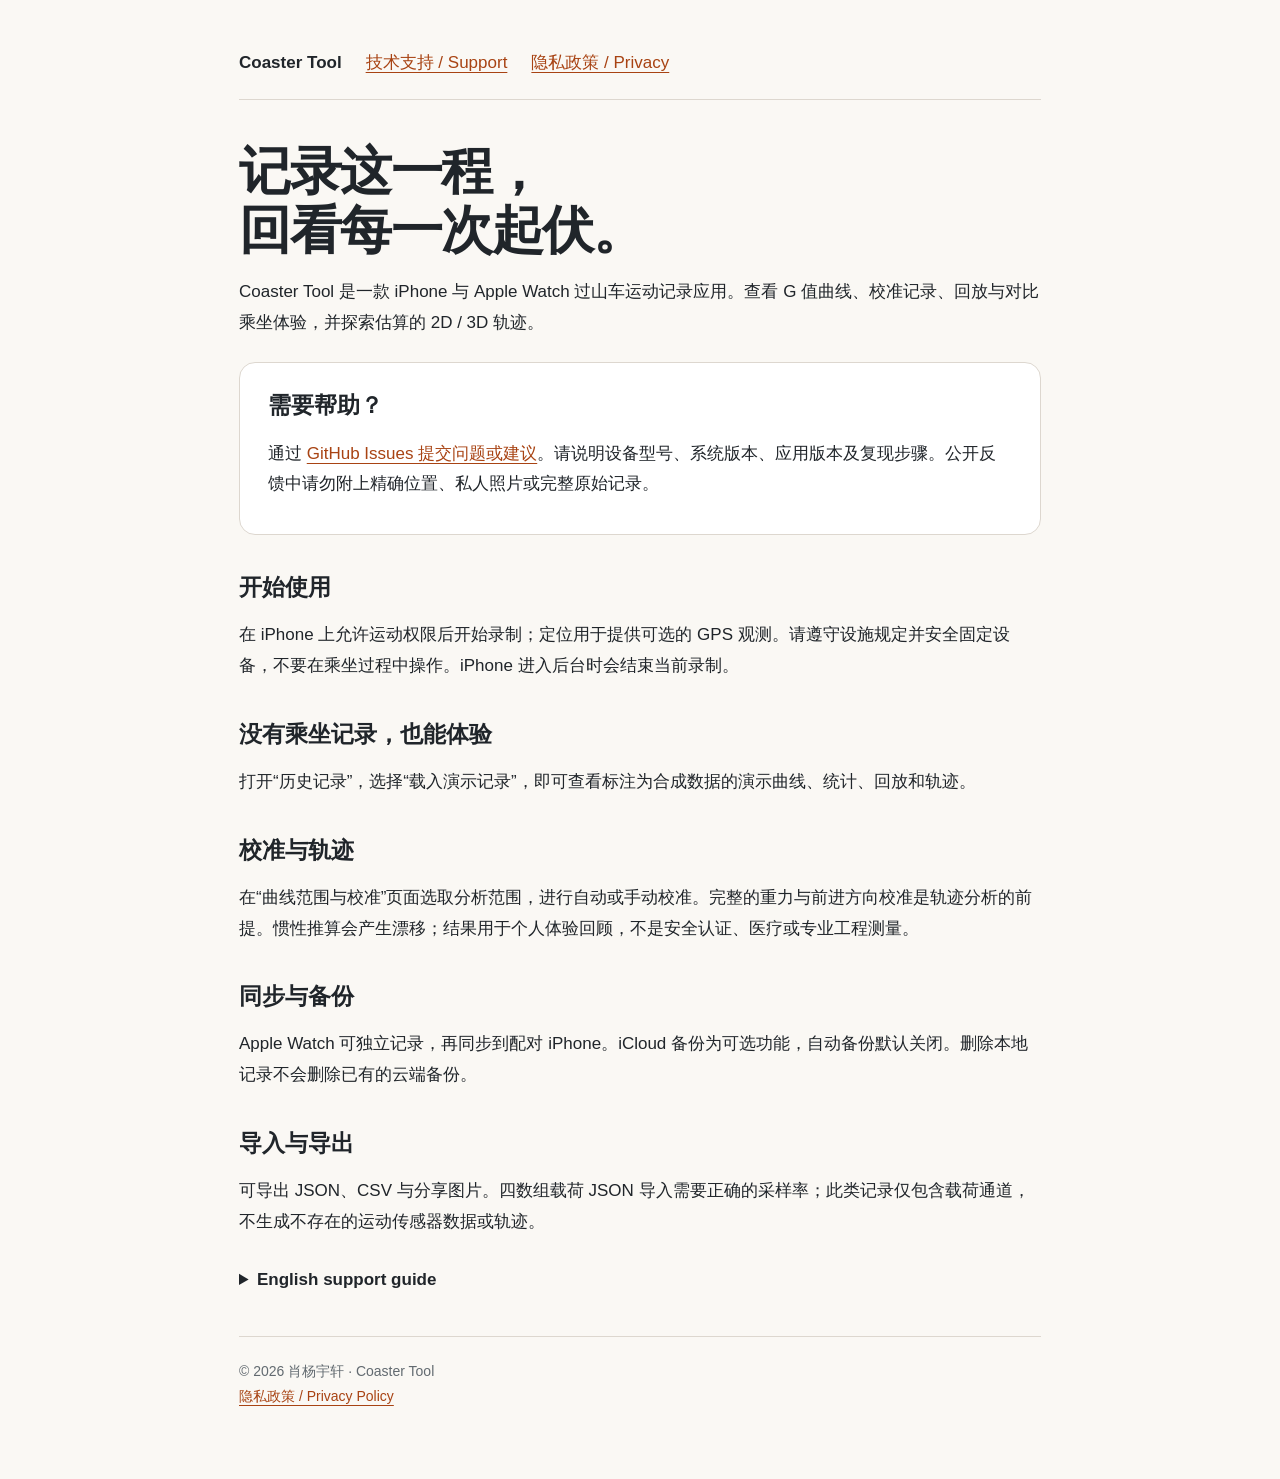
==== index.html @ 327433bb "Init Commit" ====
<!doctype html><html lang="zh-Hans"><head><meta charset="utf-8"><meta name="viewport" content="width=device-width,initial-scale=1"><title>Coaster Tool — 技术支持</title><meta name="description" content="Coaster Tool 过山车运动记录应用的使用帮助、技术支持和隐私政策。"><link rel="stylesheet" href="style.css"></head><body><main><nav><strong>Coaster Tool</strong><a href="index.html">技术支持 / Support</a><a href="privacy.html">隐私政策 / Privacy</a></nav><h1>记录这一程，<br>回看每一次起伏。</h1><p>Coaster Tool 是一款 iPhone 与 Apple Watch 过山车运动记录应用。查看 G 值曲线、校准记录、回放与对比乘坐体验，并探索估算的 2D / 3D 轨迹。</p><section><h2>需要帮助？</h2><p>通过 <a href="https://github.com/YangYuXuanXiao/CoasterTool/issues">GitHub Issues 提交问题或建议</a>。请说明设备型号、系统版本、应用版本及复现步骤。公开反馈中请勿附上精确位置、私人照片或完整原始记录。</p></section><h2>开始使用</h2><p>在 iPhone 上允许运动权限后开始录制；定位用于提供可选的 GPS 观测。请遵守设施规定并安全固定设备，不要在乘坐过程中操作。iPhone 进入后台时会结束当前录制。</p><h2>没有乘坐记录，也能体验</h2><p>打开“历史记录”，选择“载入演示记录”，即可查看标注为合成数据的演示曲线、统计、回放和轨迹。</p><h2>校准与轨迹</h2><p>在“曲线范围与校准”页面选取分析范围，进行自动或手动校准。完整的重力与前进方向校准是轨迹分析的前提。惯性推算会产生漂移；结果用于个人体验回顾，不是安全认证、医疗或专业工程测量。</p><h2>同步与备份</h2><p>Apple Watch 可独立记录，再同步到配对 iPhone。iCloud 备份为可选功能，自动备份默认关闭。删除本地记录不会删除已有的云端备份。</p><h2>导入与导出</h2><p>可导出 JSON、CSV 与分享图片。四数组载荷 JSON 导入需要正确的采样率；此类记录仅包含载荷通道，不生成不存在的运动传感器数据或轨迹。</p><details lang="en"><summary>English support guide</summary><p>Coaster Tool records roller coaster motion on iPhone and Apple Watch. Review G-force charts, calibrate rides, replay and compare recordings, and explore estimated 2D/3D trajectories.</p><p>For help, <a href="https://github.com/YangYuXuanXiao/CoasterTool/issues">open a GitHub issue</a> with your device, OS, app version and reproduction steps. Do not post private photos, precise locations or full recordings in public issues.</p><p>Open History → Load Demo Ride to explore clearly labeled synthetic data. Motion permission is needed for recording; GPS is optional. iPhone recording ends when the app enters the background. Follow ride rules and do not operate your device during a ride.</p><p>Complete gravity and forward-direction calibration before trajectory analysis. Inertial estimates drift and are not safety, medical or engineering measurements. Optional iCloud backup is disabled by default; local deletion does not delete cloud backups.</p></details><footer>© 2026 肖杨宇轩 · Coaster Tool<br><a href="privacy.html">隐私政策 / Privacy Policy</a></footer></main></body></html>
---- style.css ----
:root{color-scheme:light dark;--bg:#faf8f4;--fg:#20252a;--muted:#626a70;--card:#fff;--accent:#a84313;--line:#ddd7cf}*{box-sizing:border-box}body{margin:0;background:var(--bg);color:var(--fg);font:17px/1.8 -apple-system,BlinkMacSystemFont,"Segoe UI",sans-serif}main{max-width:850px;margin:auto;padding:48px 24px 70px}nav{display:flex;gap:24px;flex-wrap:wrap;border-bottom:1px solid var(--line);padding-bottom:20px}a{color:var(--accent);text-underline-offset:4px}h1{font-size:clamp(34px,6vw,52px);line-height:1.15;letter-spacing:-1.5px;margin:42px 0 16px}h2{font-size:23px;margin:32px 0 10px}p{margin:12px 0}.eyebrow,footer{color:var(--muted);font-size:14px}section{background:var(--card);padding:22px 28px;border:1px solid var(--line);border-radius:16px;margin:24px 0}section h2:first-child{margin-top:0}footer{border-top:1px solid var(--line);padding-top:22px;margin-top:40px}summary{cursor:pointer;font-weight:600}details{margin:28px 0}li{margin:10px 0}@media(prefers-color-scheme:dark){:root{--bg:#17191b;--fg:#eeeae5;--muted:#b6b4ae;--card:#222629;--accent:#ffb184;--line:#454645}}@media(max-width:500px){main{padding:28px 18px}section{padding:18px}}
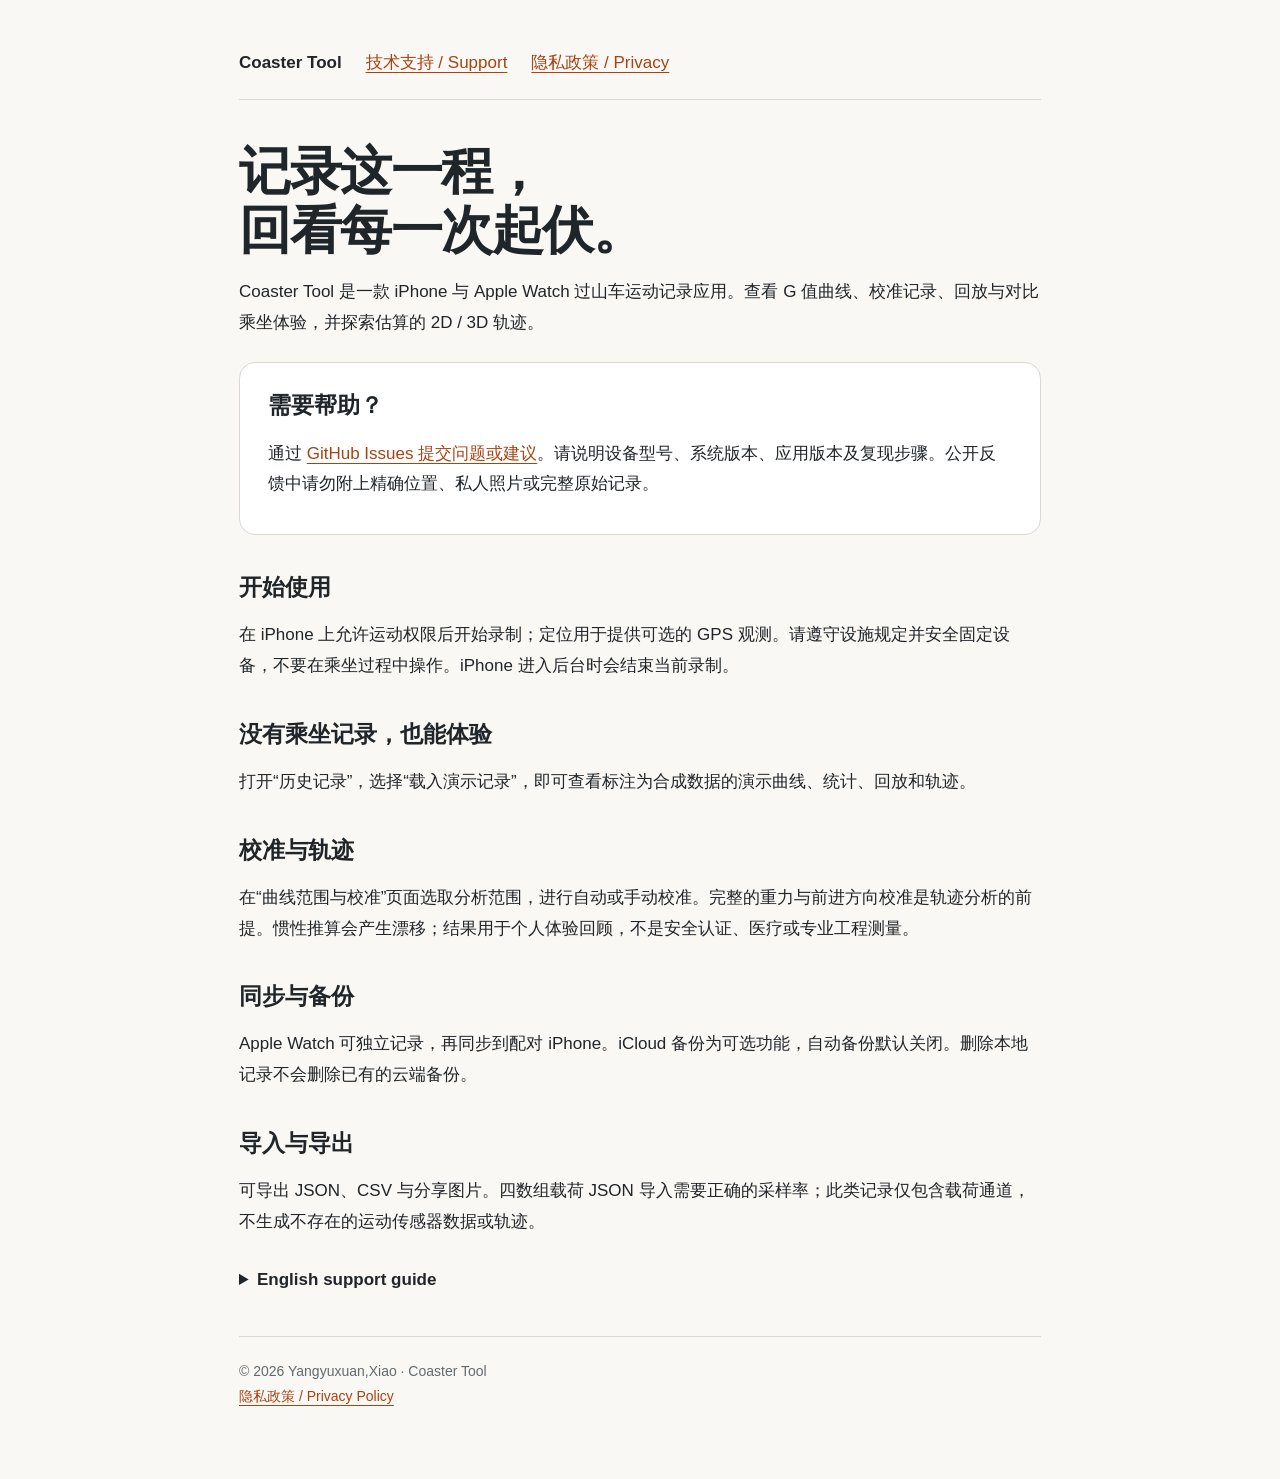
==== commit 0690f988: "chore: format" ====
--- a/index.html
+++ b/index.html
@@ -1 +1,51 @@
-<!doctype html><html lang="zh-Hans"><head><meta charset="utf-8"><meta name="viewport" content="width=device-width,initial-scale=1"><title>Coaster Tool — 技术支持</title><meta name="description" content="Coaster Tool 过山车运动记录应用的使用帮助、技术支持和隐私政策。"><link rel="stylesheet" href="style.css"></head><body><main><nav><strong>Coaster Tool</strong><a href="index.html">技术支持 / Support</a><a href="privacy.html">隐私政策 / Privacy</a></nav><h1>记录这一程，<br>回看每一次起伏。</h1><p>Coaster Tool 是一款 iPhone 与 Apple Watch 过山车运动记录应用。查看 G 值曲线、校准记录、回放与对比乘坐体验，并探索估算的 2D / 3D 轨迹。</p><section><h2>需要帮助？</h2><p>通过 <a href="https://github.com/YangYuXuanXiao/CoasterTool/issues">GitHub Issues 提交问题或建议</a>。请说明设备型号、系统版本、应用版本及复现步骤。公开反馈中请勿附上精确位置、私人照片或完整原始记录。</p></section><h2>开始使用</h2><p>在 iPhone 上允许运动权限后开始录制；定位用于提供可选的 GPS 观测。请遵守设施规定并安全固定设备，不要在乘坐过程中操作。iPhone 进入后台时会结束当前录制。</p><h2>没有乘坐记录，也能体验</h2><p>打开“历史记录”，选择“载入演示记录”，即可查看标注为合成数据的演示曲线、统计、回放和轨迹。</p><h2>校准与轨迹</h2><p>在“曲线范围与校准”页面选取分析范围，进行自动或手动校准。完整的重力与前进方向校准是轨迹分析的前提。惯性推算会产生漂移；结果用于个人体验回顾，不是安全认证、医疗或专业工程测量。</p><h2>同步与备份</h2><p>Apple Watch 可独立记录，再同步到配对 iPhone。iCloud 备份为可选功能，自动备份默认关闭。删除本地记录不会删除已有的云端备份。</p><h2>导入与导出</h2><p>可导出 JSON、CSV 与分享图片。四数组载荷 JSON 导入需要正确的采样率；此类记录仅包含载荷通道，不生成不存在的运动传感器数据或轨迹。</p><details lang="en"><summary>English support guide</summary><p>Coaster Tool records roller coaster motion on iPhone and Apple Watch. Review G-force charts, calibrate rides, replay and compare recordings, and explore estimated 2D/3D trajectories.</p><p>For help, <a href="https://github.com/YangYuXuanXiao/CoasterTool/issues">open a GitHub issue</a> with your device, OS, app version and reproduction steps. Do not post private photos, precise locations or full recordings in public issues.</p><p>Open History → Load Demo Ride to explore clearly labeled synthetic data. Motion permission is needed for recording; GPS is optional. iPhone recording ends when the app enters the background. Follow ride rules and do not operate your device during a ride.</p><p>Complete gravity and forward-direction calibration before trajectory analysis. Inertial estimates drift and are not safety, medical or engineering measurements. Optional iCloud backup is disabled by default; local deletion does not delete cloud backups.</p></details><footer>© 2026 肖杨宇轩 · Coaster Tool<br><a href="privacy.html">隐私政策 / Privacy Policy</a></footer></main></body></html>
+<!doctype html>
+<html lang="zh-Hans">
+
+<head>
+    <meta charset="utf-8">
+    <meta name="viewport" content="width=device-width,initial-scale=1">
+    <title>Coaster Tool — 技术支持</title>
+    <meta name="description" content="Coaster Tool 过山车运动记录应用的使用帮助、技术支持和隐私政策。">
+    <link rel="stylesheet" href="style.css">
+</head>
+
+<body>
+    <main>
+        <nav><strong>Coaster Tool</strong><a href="index.html">技术支持 / Support</a><a href="privacy.html">隐私政策 /
+                Privacy</a></nav>
+        <h1>记录这一程，<br>回看每一次起伏。</h1>
+        <p>Coaster Tool 是一款 iPhone 与 Apple Watch 过山车运动记录应用。查看 G 值曲线、校准记录、回放与对比乘坐体验，并探索估算的 2D / 3D 轨迹。</p>
+        <section>
+            <h2>需要帮助？</h2>
+            <p>通过 <a href="https://github.com/YangYuXuanXiao/CoasterTool/issues">GitHub Issues
+                    提交问题或建议</a>。请说明设备型号、系统版本、应用版本及复现步骤。公开反馈中请勿附上精确位置、私人照片或完整原始记录。</p>
+        </section>
+        <h2>开始使用</h2>
+        <p>在 iPhone 上允许运动权限后开始录制；定位用于提供可选的 GPS 观测。请遵守设施规定并安全固定设备，不要在乘坐过程中操作。iPhone 进入后台时会结束当前录制。</p>
+        <h2>没有乘坐记录，也能体验</h2>
+        <p>打开“历史记录”，选择“载入演示记录”，即可查看标注为合成数据的演示曲线、统计、回放和轨迹。</p>
+        <h2>校准与轨迹</h2>
+        <p>在“曲线范围与校准”页面选取分析范围，进行自动或手动校准。完整的重力与前进方向校准是轨迹分析的前提。惯性推算会产生漂移；结果用于个人体验回顾，不是安全认证、医疗或专业工程测量。</p>
+        <h2>同步与备份</h2>
+        <p>Apple Watch 可独立记录，再同步到配对 iPhone。iCloud 备份为可选功能，自动备份默认关闭。删除本地记录不会删除已有的云端备份。</p>
+        <h2>导入与导出</h2>
+        <p>可导出 JSON、CSV 与分享图片。四数组载荷 JSON 导入需要正确的采样率；此类记录仅包含载荷通道，不生成不存在的运动传感器数据或轨迹。</p>
+        <details lang="en">
+            <summary>English support guide</summary>
+            <p>Coaster Tool records roller coaster motion on iPhone and Apple Watch. Review G-force charts, calibrate
+                rides, replay and compare recordings, and explore estimated 2D/3D trajectories.</p>
+            <p>For help, <a href="https://github.com/YangYuXuanXiao/CoasterTool/issues">open a GitHub issue</a> with
+                your device, OS, app version and reproduction steps. Do not post private photos, precise locations or
+                full recordings in public issues.</p>
+            <p>Open History → Load Demo Ride to explore clearly labeled synthetic data. Motion permission is needed for
+                recording; GPS is optional. iPhone recording ends when the app enters the background. Follow ride rules
+                and do not operate your device during a ride.</p>
+            <p>Complete gravity and forward-direction calibration before trajectory analysis. Inertial estimates drift
+                and are not safety, medical or engineering measurements. Optional iCloud backup is disabled by default;
+                local deletion does not delete cloud backups.</p>
+        </details>
+        <footer>© 2026 Yangyuxuan,Xiao · Coaster Tool<br><a href="privacy.html">隐私政策 / Privacy Policy</a></footer>
+    </main>
+</body>
+
+</html>
--- a/style.css
+++ b/style.css
@@ -1 +1,113 @@
-:root{color-scheme:light dark;--bg:#faf8f4;--fg:#20252a;--muted:#626a70;--card:#fff;--accent:#a84313;--line:#ddd7cf}*{box-sizing:border-box}body{margin:0;background:var(--bg);color:var(--fg);font:17px/1.8 -apple-system,BlinkMacSystemFont,"Segoe UI",sans-serif}main{max-width:850px;margin:auto;padding:48px 24px 70px}nav{display:flex;gap:24px;flex-wrap:wrap;border-bottom:1px solid var(--line);padding-bottom:20px}a{color:var(--accent);text-underline-offset:4px}h1{font-size:clamp(34px,6vw,52px);line-height:1.15;letter-spacing:-1.5px;margin:42px 0 16px}h2{font-size:23px;margin:32px 0 10px}p{margin:12px 0}.eyebrow,footer{color:var(--muted);font-size:14px}section{background:var(--card);padding:22px 28px;border:1px solid var(--line);border-radius:16px;margin:24px 0}section h2:first-child{margin-top:0}footer{border-top:1px solid var(--line);padding-top:22px;margin-top:40px}summary{cursor:pointer;font-weight:600}details{margin:28px 0}li{margin:10px 0}@media(prefers-color-scheme:dark){:root{--bg:#17191b;--fg:#eeeae5;--muted:#b6b4ae;--card:#222629;--accent:#ffb184;--line:#454645}}@media(max-width:500px){main{padding:28px 18px}section{padding:18px}}
+:root {
+    color-scheme: light dark;
+    --bg: #faf8f4;
+    --fg: #20252a;
+    --muted: #626a70;
+    --card: #fff;
+    --accent: #a84313;
+    --line: #ddd7cf
+}
+
+* {
+    box-sizing: border-box
+}
+
+body {
+    margin: 0;
+    background: var(--bg);
+    color: var(--fg);
+    font: 17px/1.8 -apple-system, BlinkMacSystemFont, "Segoe UI", sans-serif
+}
+
+main {
+    max-width: 850px;
+    margin: auto;
+    padding: 48px 24px 70px
+}
+
+nav {
+    display: flex;
+    gap: 24px;
+    flex-wrap: wrap;
+    border-bottom: 1px solid var(--line);
+    padding-bottom: 20px
+}
+
+a {
+    color: var(--accent);
+    text-underline-offset: 4px
+}
+
+h1 {
+    font-size: clamp(34px, 6vw, 52px);
+    line-height: 1.15;
+    letter-spacing: -1.5px;
+    margin: 42px 0 16px
+}
+
+h2 {
+    font-size: 23px;
+    margin: 32px 0 10px
+}
+
+p {
+    margin: 12px 0
+}
+
+.eyebrow,
+footer {
+    color: var(--muted);
+    font-size: 14px
+}
+
+section {
+    background: var(--card);
+    padding: 22px 28px;
+    border: 1px solid var(--line);
+    border-radius: 16px;
+    margin: 24px 0
+}
+
+section h2:first-child {
+    margin-top: 0
+}
+
+footer {
+    border-top: 1px solid var(--line);
+    padding-top: 22px;
+    margin-top: 40px
+}
+
+summary {
+    cursor: pointer;
+    font-weight: 600
+}
+
+details {
+    margin: 28px 0
+}
+
+li {
+    margin: 10px 0
+}
+
+@media(prefers-color-scheme:dark) {
+    :root {
+        --bg: #17191b;
+        --fg: #eeeae5;
+        --muted: #b6b4ae;
+        --card: #222629;
+        --accent: #ffb184;
+        --line: #454645
+    }
+}
+
+@media(max-width:500px) {
+    main {
+        padding: 28px 18px
+    }
+
+    section {
+        padding: 18px
+    }
+}
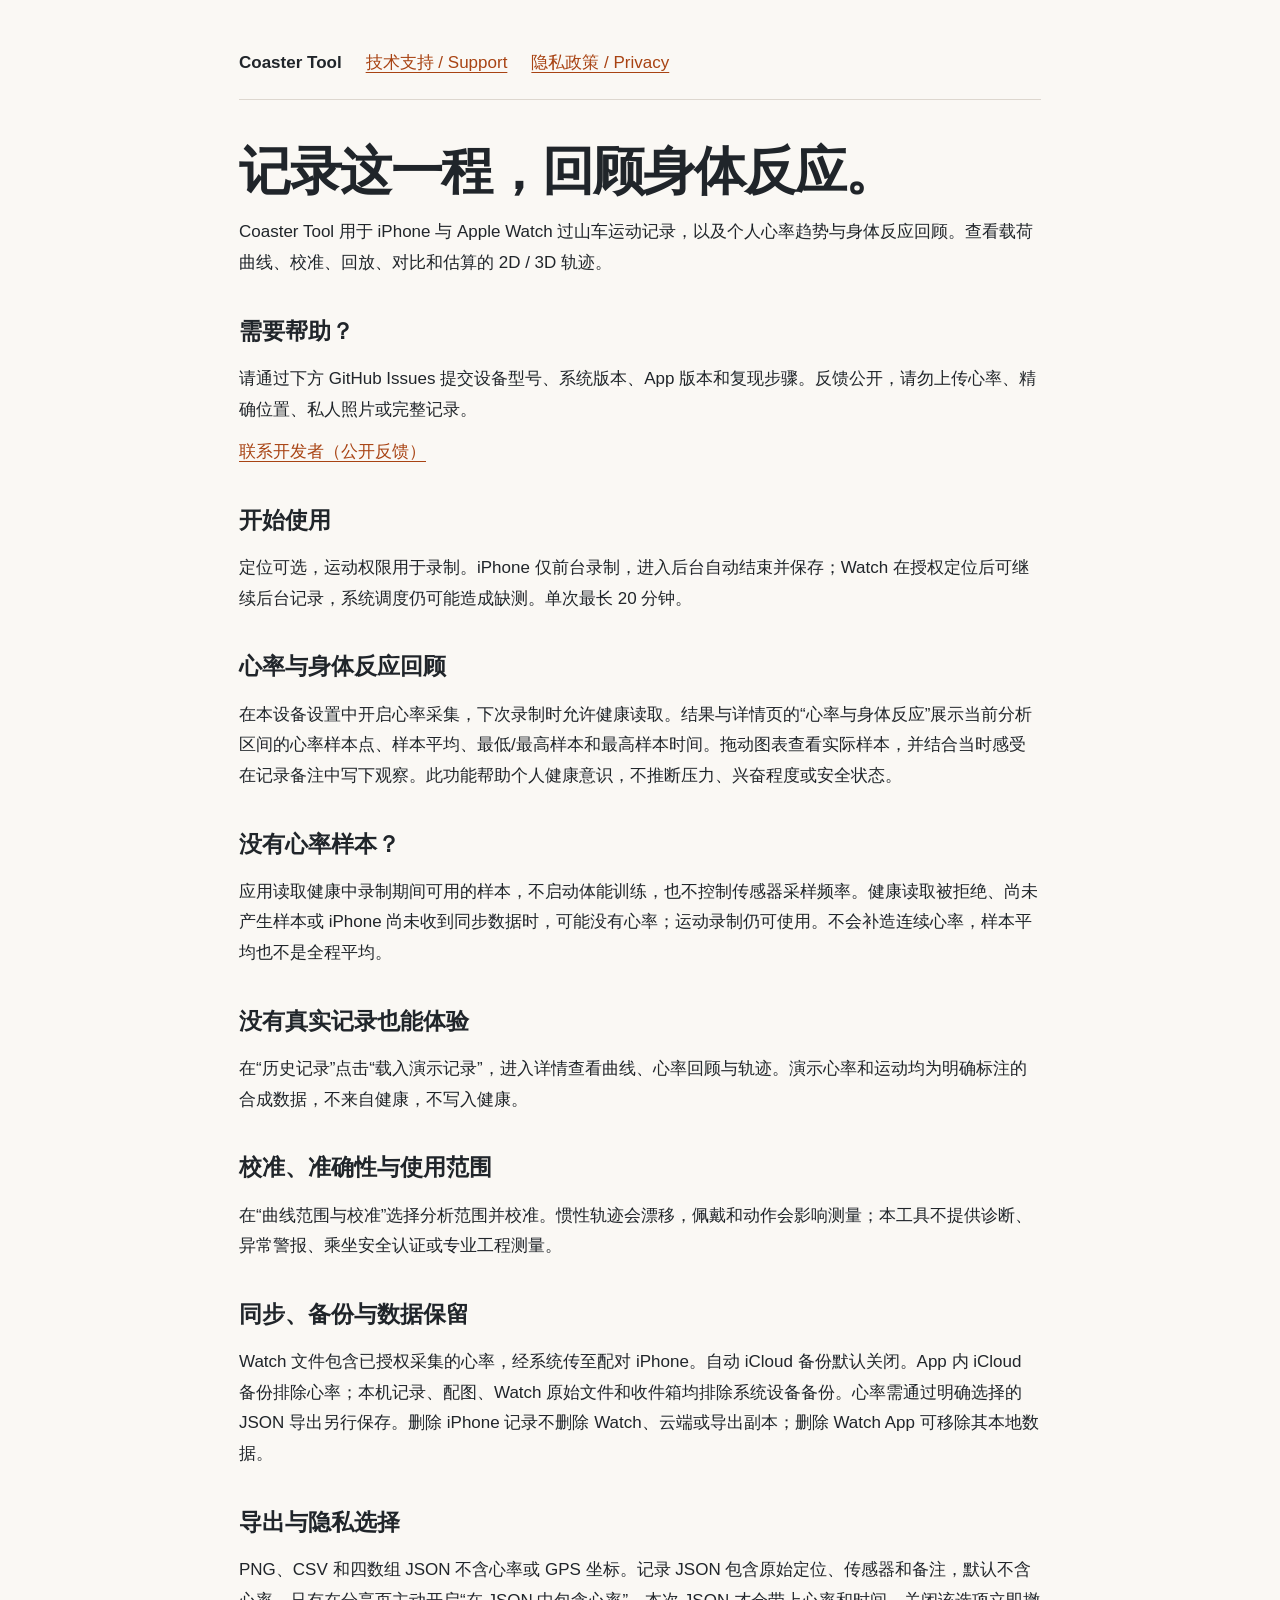
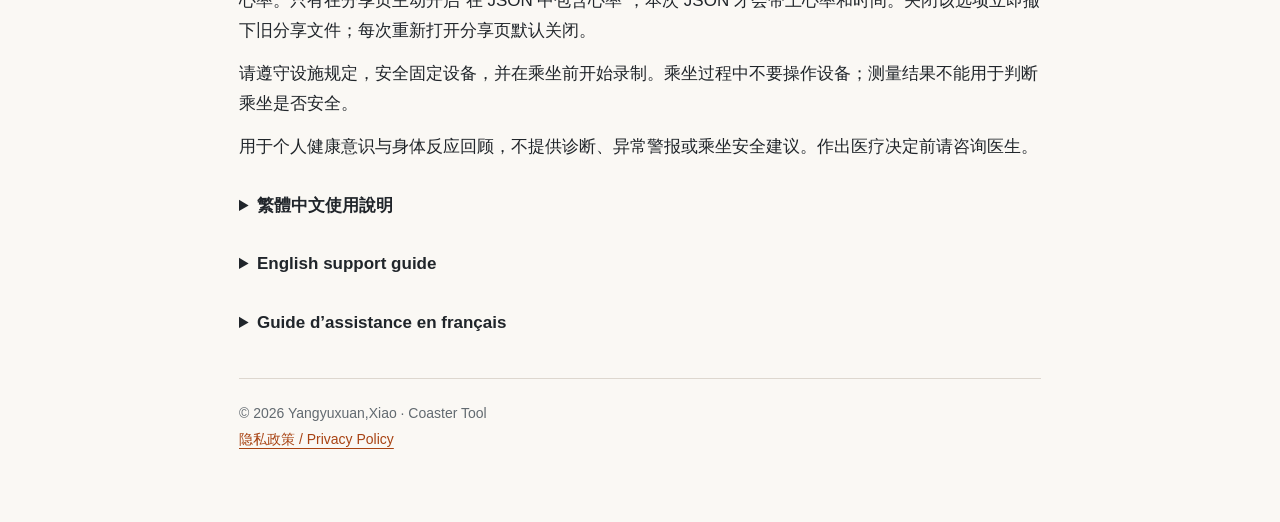
==== commit f2967aef: "Document heart rate privacy and App Store support" ====
--- a/index.html
+++ b/index.html
@@ -1,51 +1,104 @@
 <!doctype html>
 <html lang="zh-Hans">
-
 <head>
     <meta charset="utf-8">
     <meta name="viewport" content="width=device-width,initial-scale=1">
-    <title>Coaster Tool — 技术支持</title>
-    <meta name="description" content="Coaster Tool 过山车运动记录应用的使用帮助、技术支持和隐私政策。">
+    <title>Coaster Tool — 技术支持 / Support</title>
+    <meta name="description" content="Coaster Tool 使用帮助、心率回顾、技术支持和数据隐私说明。">
     <link rel="stylesheet" href="style.css">
 </head>
-
 <body>
-    <main>
-        <nav><strong>Coaster Tool</strong><a href="index.html">技术支持 / Support</a><a href="privacy.html">隐私政策 /
-                Privacy</a></nav>
-        <h1>记录这一程，<br>回看每一次起伏。</h1>
-        <p>Coaster Tool 是一款 iPhone 与 Apple Watch 过山车运动记录应用。查看 G 值曲线、校准记录、回放与对比乘坐体验，并探索估算的 2D / 3D 轨迹。</p>
-        <section>
-            <h2>需要帮助？</h2>
-            <p>通过 <a href="https://github.com/YangYuXuanXiao/CoasterTool/issues">GitHub Issues
-                    提交问题或建议</a>。请说明设备型号、系统版本、应用版本及复现步骤。公开反馈中请勿附上精确位置、私人照片或完整原始记录。</p>
-        </section>
-        <h2>开始使用</h2>
-        <p>在 iPhone 上允许运动权限后开始录制；定位用于提供可选的 GPS 观测。请遵守设施规定并安全固定设备，不要在乘坐过程中操作。iPhone 进入后台时会结束当前录制。</p>
-        <h2>没有乘坐记录，也能体验</h2>
-        <p>打开“历史记录”，选择“载入演示记录”，即可查看标注为合成数据的演示曲线、统计、回放和轨迹。</p>
-        <h2>校准与轨迹</h2>
-        <p>在“曲线范围与校准”页面选取分析范围，进行自动或手动校准。完整的重力与前进方向校准是轨迹分析的前提。惯性推算会产生漂移；结果用于个人体验回顾，不是安全认证、医疗或专业工程测量。</p>
-        <h2>同步与备份</h2>
-        <p>Apple Watch 可独立记录，再同步到配对 iPhone。iCloud 备份为可选功能，自动备份默认关闭。删除本地记录不会删除已有的云端备份。</p>
-        <h2>导入与导出</h2>
-        <p>可导出 JSON、CSV 与分享图片。四数组载荷 JSON 导入需要正确的采样率；此类记录仅包含载荷通道，不生成不存在的运动传感器数据或轨迹。</p>
-        <details lang="en">
-            <summary>English support guide</summary>
-            <p>Coaster Tool records roller coaster motion on iPhone and Apple Watch. Review G-force charts, calibrate
-                rides, replay and compare recordings, and explore estimated 2D/3D trajectories.</p>
-            <p>For help, <a href="https://github.com/YangYuXuanXiao/CoasterTool/issues">open a GitHub issue</a> with
-                your device, OS, app version and reproduction steps. Do not post private photos, precise locations or
-                full recordings in public issues.</p>
-            <p>Open History → Load Demo Ride to explore clearly labeled synthetic data. Motion permission is needed for
-                recording; GPS is optional. iPhone recording ends when the app enters the background. Follow ride rules
-                and do not operate your device during a ride.</p>
-            <p>Complete gravity and forward-direction calibration before trajectory analysis. Inertial estimates drift
-                and are not safety, medical or engineering measurements. Optional iCloud backup is disabled by default;
-                local deletion does not delete cloud backups.</p>
-        </details>
-        <footer>© 2026 Yangyuxuan,Xiao · Coaster Tool<br><a href="privacy.html">隐私政策 / Privacy Policy</a></footer>
-    </main>
+<main>
+    <nav aria-label="网站导航"><strong>Coaster Tool</strong><a href="index.html">技术支持 / Support</a><a href="privacy.html">隐私政策 / Privacy</a></nav>
+    <h1>记录这一程，回顾身体反应。</h1>
+    <p>Coaster Tool 用于 iPhone 与 Apple Watch 过山车运动记录，以及个人心率趋势与身体反应回顾。查看载荷曲线、校准、回放、对比和估算的 2D / 3D 轨迹。</p>
+    <h2>需要帮助？</h2>
+    <p>请通过下方 GitHub Issues 提交设备型号、系统版本、App 版本和复现步骤。反馈公开，请勿上传心率、精确位置、私人照片或完整记录。</p>
+    <p><a href="https://github.com/YangYuXuanXiao/CoasterToolWeb/issues">联系开发者（公开反馈）</a></p>
+    <h2>开始使用</h2>
+    <p>定位可选，运动权限用于录制。iPhone 仅前台录制，进入后台自动结束并保存；Watch 在授权定位后可继续后台记录，系统调度仍可能造成缺测。单次最长 20 分钟。</p>
+    <h2>心率与身体反应回顾</h2>
+    <p>在本设备设置中开启心率采集，下次录制时允许健康读取。结果与详情页的“心率与身体反应”展示当前分析区间的心率样本点、样本平均、最低/最高样本和最高样本时间。拖动图表查看实际样本，并结合当时感受在记录备注中写下观察。此功能帮助个人健康意识，不推断压力、兴奋程度或安全状态。</p>
+    <h2>没有心率样本？</h2>
+    <p>应用读取健康中录制期间可用的样本，不启动体能训练，也不控制传感器采样频率。健康读取被拒绝、尚未产生样本或 iPhone 尚未收到同步数据时，可能没有心率；运动录制仍可使用。不会补造连续心率，样本平均也不是全程平均。</p>
+    <h2>没有真实记录也能体验</h2>
+    <p>在“历史记录”点击“载入演示记录”，进入详情查看曲线、心率回顾与轨迹。演示心率和运动均为明确标注的合成数据，不来自健康，不写入健康。</p>
+    <h2>校准、准确性与使用范围</h2>
+    <p>在“曲线范围与校准”选择分析范围并校准。惯性轨迹会漂移，佩戴和动作会影响测量；本工具不提供诊断、异常警报、乘坐安全认证或专业工程测量。</p>
+    <h2>同步、备份与数据保留</h2>
+    <p>Watch 文件包含已授权采集的心率，经系统传至配对 iPhone。自动 iCloud 备份默认关闭。App 内 iCloud 备份排除心率；本机记录、配图、Watch 原始文件和收件箱均排除系统设备备份。心率需通过明确选择的 JSON 导出另行保存。删除 iPhone 记录不删除 Watch、云端或导出副本；删除 Watch App 可移除其本地数据。</p>
+    <h2>导出与隐私选择</h2>
+    <p>PNG、CSV 和四数组 JSON 不含心率或 GPS 坐标。记录 JSON 包含原始定位、传感器和备注，默认不含心率。只有在分享页主动开启“在 JSON 中包含心率”，本次 JSON 才会带上心率和时间。关闭该选项立即撤下旧分享文件；每次重新打开分享页默认关闭。</p>
+    <p>请遵守设施规定，安全固定设备，并在乘坐前开始录制。乘坐过程中不要操作设备；测量结果不能用于判断乘坐是否安全。</p>
+    <p>用于个人健康意识与身体反应回顾，不提供诊断、异常警报或乘坐安全建议。作出医疗决定前请咨询医生。</p>
+    <details lang="zh-Hant"><summary>繁體中文使用說明</summary>
+    <h2>記錄乘坐，回顧身體反應</h2>
+    <p>Coaster Tool 在 iPhone 與 Apple Watch 記錄過山車運動，協助個人回顧心率與身體反應。可查看載荷曲線、校準、回放、比較及估算的 2D / 3D 軌跡。</p>
+    <h2>需要協助？</h2>
+    <p>請透過 GitHub Issues 提交裝置、系統、App 版本與重現步驟。意見公開，請勿上傳心率、精確位置、私人照片或完整記錄。</p>
+    <p><a href="https://github.com/YangYuXuanXiao/CoasterToolWeb/issues">聯絡開發者（公開意見）</a></p>
+    <h2>開始使用</h2>
+    <p>定位可選，運動權限用於錄製。iPhone 進入背景即結束並保存；Watch 授權定位後可在背景錄製，但系統調度可能造成缺測。最長 20 分鐘。</p>
+    <h2>心率與身體反應</h2>
+    <p>在本裝置設定開啟心率採集，下次錄製時授權健康讀取。結果與詳情顯示分析區間的樣本點、樣本平均、最低與最高樣本及時間。拖動圖表查看實際樣本，在備註記下當時感受。此功能協助個人健康意識，不推斷壓力、興奮程度或安全狀態。</p>
+    <h2>為何沒有樣本？</h2>
+    <p>只讀取健康中可用的樣本，不啟動體能訓練或控制感測器頻率。授權、系統取樣或同步狀況可能使心率缺測；運動錄製仍可使用。不補造連續心率，樣本平均不是全程平均。</p>
+    <h2>合成示範</h2>
+    <p>在歷史記錄載入演示記錄，即可查看明確標示為合成的運動、心率與軌跡。演示資料不來自健康，也不寫入健康。</p>
+    <h2>校準與使用範圍</h2>
+    <p>在曲線範圍與校準頁設定分析範圍和基準。慣性軌跡會漂移，動作和佩戴影響讀數。本工具不提供診斷、異常警報、安全認證或專業工程測量。</p>
+    <h2>備份與分享</h2>
+    <p>Watch 透過系統將含授權心率的記錄傳至配對 iPhone。自動 iCloud 備份預設關閉且排除心率；本機記錄、配圖、Watch 檔案及收件匣排除系統備份。PNG、CSV 與四陣列 JSON 無心率或 GPS。記錄 JSON 含定位與備註，僅在分享頁明確開啟心率選項才包含心率及時間；每次重開分享頁預設關閉。</p>
+    <p>請遵守設施規定，安全固定裝置，並在乘坐前開始錄製。乘坐過程中不要操作裝置；測量結果不能用於判斷乘坐是否安全。</p>
+    <p>用於個人健康意識與身體反應回顧，不提供診斷、異常警報或乘坐安全建議。作出醫療決定前請諮詢醫師。</p>
+    </details>
+    <details lang="en"><summary>English support guide</summary>
+    <h2>Record rides. Reflect on your physical response.</h2>
+    <p>Coaster Tool records roller coaster motion on iPhone and Apple Watch and supports personal heart rate and physical-response reflection. Review force charts, calibration, replay, comparisons and estimated 2D/3D tracks.</p>
+    <h2>Need help?</h2>
+    <p>Open a GitHub issue below with device, OS, app version and reproduction steps. Issues are public: do not upload heart rate, precise locations, private photos or full recordings.</p>
+    <p><a href="https://github.com/YangYuXuanXiao/CoasterToolWeb/issues">Contact developer (public issues)</a></p>
+    <h2>Start recording</h2>
+    <p>Motion permission is needed; location is optional. iPhone recording stops and saves on entering the background. With location permission, Watch can continue in the background, though system scheduling may create gaps. The limit is 20 minutes.</p>
+    <h2>Heart rate and physical response</h2>
+    <p>Enable heart rate capture on the recording device and allow Health read access for the next recording. Results and Details show samples in the analysis range, their average, lowest and highest values and peak-sample time. Drag the chart to inspect actual samples, then use ride notes to reflect on how you felt. This supports personal health awareness without inferring stress, excitement or safety.</p>
+    <h2>No heart rate samples?</h2>
+    <p>The app reads available samples from Health during recording. It starts no workout and does not control sensor frequency. Permission, sampling or iPhone synchronization may leave no samples; motion recording still works. Missing values are not interpolated, and the sample average is not the average for the whole ride.</p>
+    <h2>Explore without a real recording</h2>
+    <p>In History, load a demo ride and open its details. Motion, heart rate and tracks are clearly marked synthetic examples. Demo data does not come from or get written to Health.</p>
+    <h2>Calibration and limitations</h2>
+    <p>Choose the analysis range and calibration in Curve Range &amp; Calibration. Inertial estimates drift and readings depend on movement and fit. The app offers no diagnosis, abnormality alerts, safety certification or professional engineering measurements.</p>
+    <h2>Transfers, backups and exports</h2>
+    <p>Watch transfers include authorized heart rate samples and go to the paired iPhone. Automatic iCloud backup is off by default. In-app iCloud backup excludes heart rate; local recordings, photos, Watch files and the inbox are excluded from system device backups. PNG, CSV and four-array JSON omit heart rate and GPS coordinates. Recording JSON includes locations and notes, and heart rate only if you explicitly enable it on the share screen. Each new share screen starts with heart rate excluded.</p>
+    <h2>Managing copies</h2>
+    <p>Deleting an iPhone record does not delete Watch originals, cloud versions or exports. Deleting the Watch app removes its local data. Turn off automatic backup before deleting cloud data in system iCloud storage management. Save any needed records before migrating or reinstalling; in-app iCloud restore does not recover heart rate.</p>
+    <p>Follow ride rules, secure your device and start recording before boarding. Do not operate it during the ride. Measurements cannot determine whether a ride is safe.</p>
+    <p>For personal health awareness and reflection on physical responses, not diagnosis, abnormality alerts or ride-safety advice. Consult a doctor before making medical decisions.</p>
+    </details>
+    <details lang="fr"><summary>Guide d’assistance en français</summary>
+    <h2>Enregistrez vos trajets et revoyez vos réactions physiques.</h2>
+    <p>Coaster Tool enregistre les mouvements de montagnes russes sur iPhone et Apple Watch et aide à revoir votre fréquence cardiaque et vos réactions physiques. Consultez courbes de forces, étalonnage, relecture, comparaisons et trajectoires 2D/3D estimées.</p>
+    <h2>Besoin d’aide ?</h2>
+    <p>Ouvrez un ticket GitHub ci-dessous avec l’appareil, les versions du système et de l’app et les étapes du problème. Les échanges sont publics : ne publiez ni données cardiaques, ni positions précises, ni photos privées, ni enregistrements complets.</p>
+    <p><a href="https://github.com/YangYuXuanXiao/CoasterToolWeb/issues">Contacter le développeur (public)</a></p>
+    <h2>Démarrer</h2>
+    <p>Le mouvement nécessite une autorisation ; la localisation est facultative. Sur iPhone, le passage en arrière-plan termine et sauvegarde le trajet. Avec la localisation autorisée, la Watch peut continuer en arrière-plan, avec des interruptions possibles dues au système. La limite est de 20 minutes.</p>
+    <h2>Fréquence cardiaque et réaction physique</h2>
+    <p>Activez la capture sur l’appareil d’enregistrement et autorisez la lecture Santé. Les résultats et détails affichent les mesures de la plage analysée, leur moyenne, minimum et maximum ainsi que l’heure du maximum. Faites glisser le graphique pour examiner les mesures réelles et consignez vos sensations dans les notes. Ce suivi favorise la sensibilisation à votre santé sans déduire stress, excitation ou sécurité.</p>
+    <h2>Aucune mesure ?</h2>
+    <p>L’app lit les mesures Santé disponibles pendant le trajet sans lancer d’entraînement ni contrôler leur fréquence. Autorisations, mesures système ou synchronisation peuvent laisser des données manquantes ; le mouvement reste disponible. Aucune valeur manquante n’est interpolée, et la moyenne des mesures ne représente pas tout le trajet.</p>
+    <h2>Essayer la démonstration</h2>
+    <p>Chargez un trajet de démonstration dans l’historique. Les mouvements, mesures cardiaques et trajectoires sont des exemples synthétiques clairement signalés, sans lecture ni écriture de ces exemples dans Santé.</p>
+    <h2>Limites et étalonnage</h2>
+    <p>Réglez la plage et les références dans Plage des courbes et étalonnage. Les estimations inertielles dérivent ; le mouvement et le port de la montre influencent les mesures. L’app ne fournit ni diagnostic, ni alerte d’anomalie, ni certification de sécurité, ni mesure d’ingénierie professionnelle.</p>
+    <h2>Sauvegarde et partage</h2>
+    <p>Les transferts Watch vers l’iPhone jumelé comprennent les mesures cardiaques autorisées. La sauvegarde iCloud de l’app, facultative et désactivée par défaut en mode automatique, exclut les données cardiaques. Les enregistrements, photos, fichiers Watch et la boîte de réception sont exclus des sauvegardes système. PNG, CSV et JSON à quatre tableaux omettent fréquence cardiaque et GPS. Le JSON de l’enregistrement contient positions et notes ; il n’inclut les données cardiaques que sur choix explicite dans le partage, désactivé à chaque nouvelle ouverture.</p>
+    <h2>Gérer les copies</h2>
+    <p>Supprimer un enregistrement iPhone ne supprime pas les originaux Watch, versions cloud ou exports. Supprimer l’app Watch efface ses données locales. Désactivez la sauvegarde automatique avant de supprimer les données cloud dans le stockage iCloud du système. Conservez les données utiles avant migration ou réinstallation ; la restauration iCloud de l’app ne restaure pas les mesures cardiaques.</p>
+    <p>Respectez les règles de l’attraction, fixez votre appareil et lancez l’enregistrement avant d’embarquer. Ne le manipulez pas pendant le trajet. Les mesures ne permettent pas de déterminer si un trajet est sûr.</p>
+    <p>Pour la sensibilisation à votre santé et la réflexion sur vos réactions physiques, sans diagnostic, alerte d’anomalie ni conseil de sécurité. Consultez un médecin avant toute décision médicale.</p>
+    </details>
+    <footer>© 2026 Yangyuxuan,Xiao · Coaster Tool<br><a href="privacy.html">隐私政策 / Privacy Policy</a></footer>
+</main>
 </body>
-
-</html>+</html>
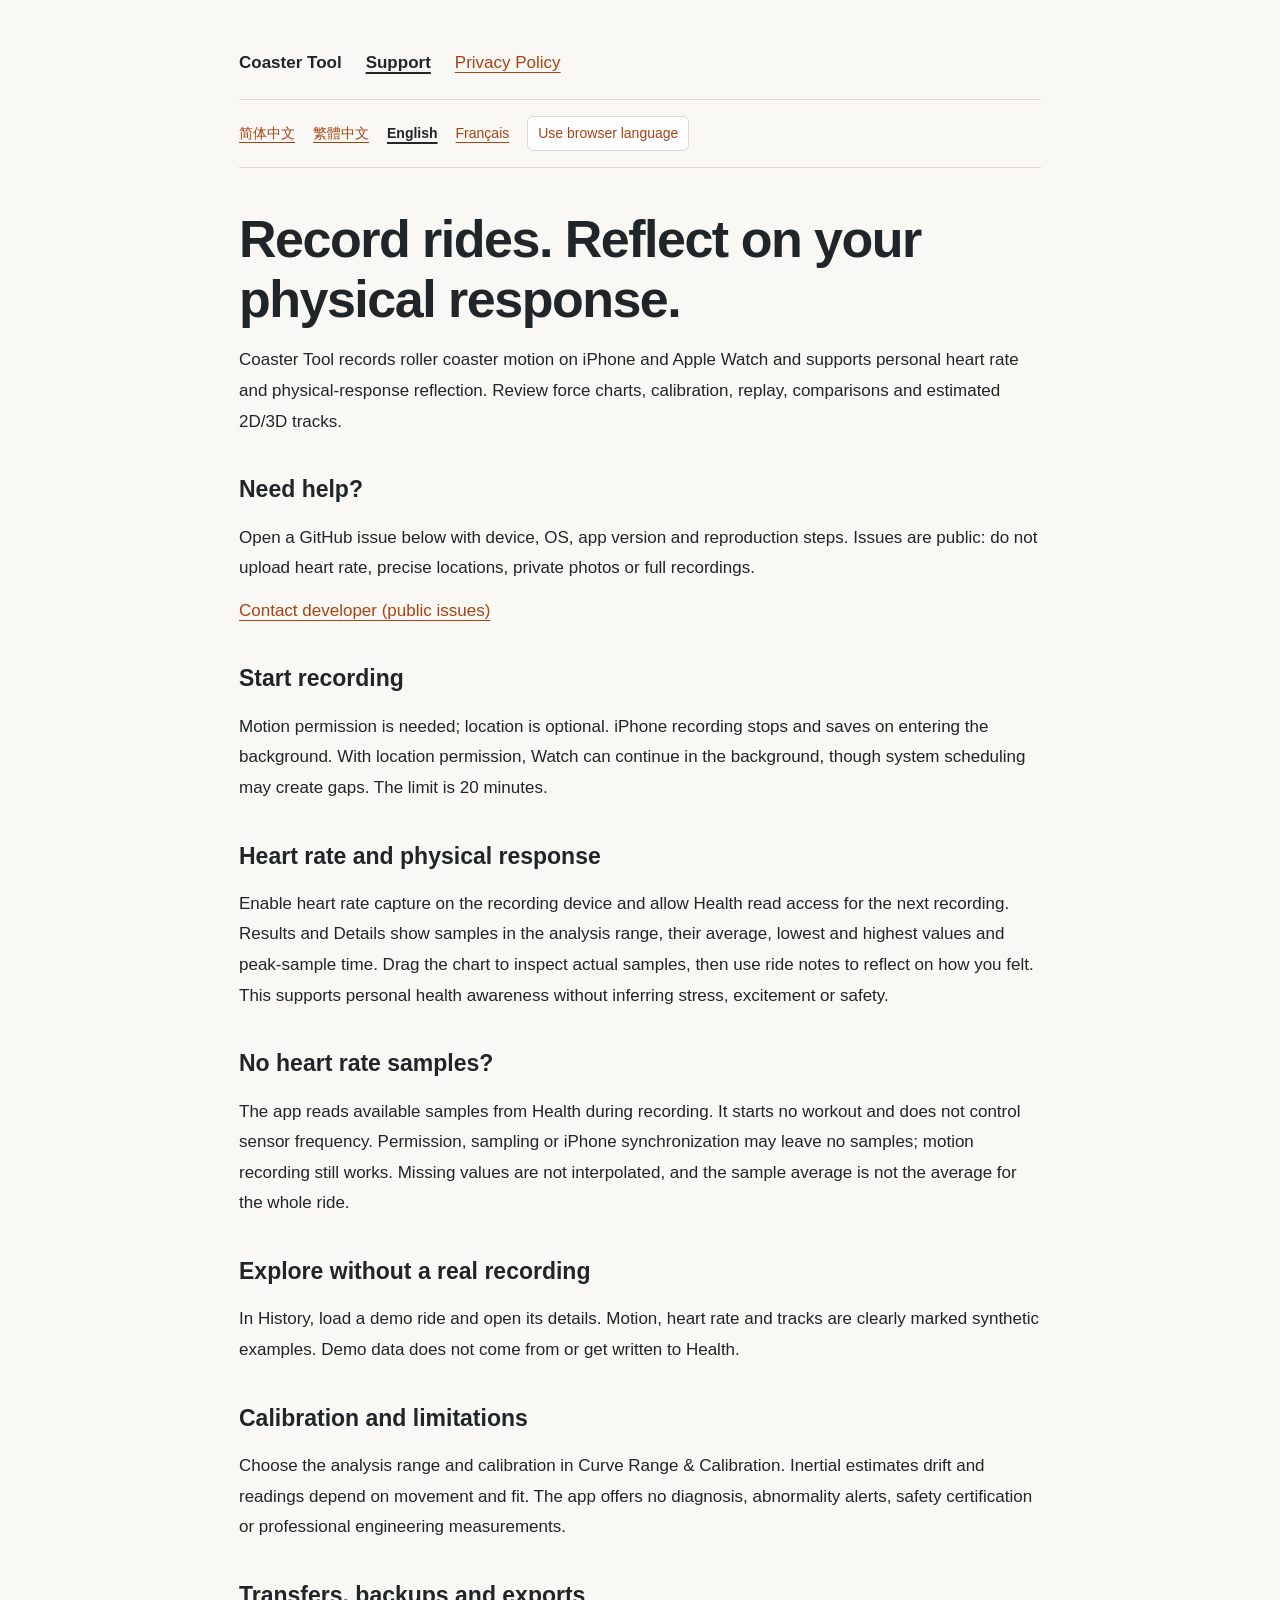
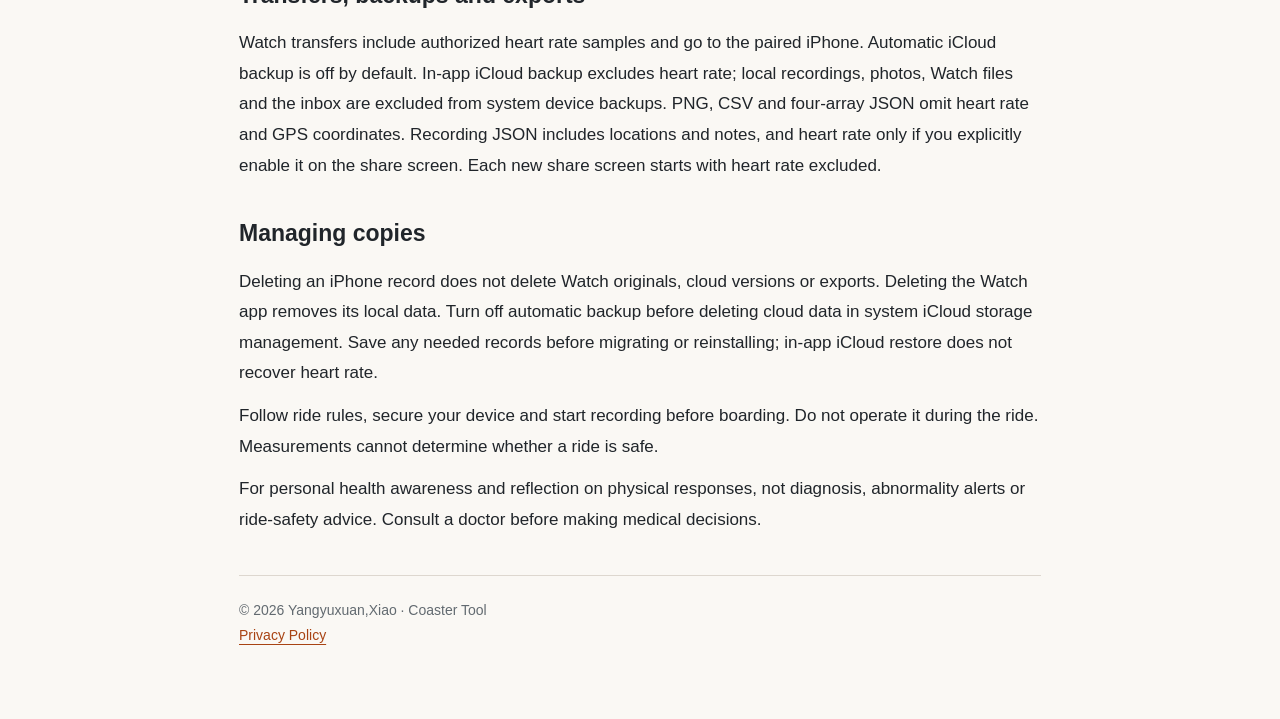
==== commit bacd89eb: "feat: split support and privacy pages into four languages" ====
--- a/index.html
+++ b/index.html
@@ -1,104 +1,30 @@
 <!doctype html>
-<html lang="zh-Hans">
+<html lang="en" data-page="index.html">
 <head>
     <meta charset="utf-8">
     <meta name="viewport" content="width=device-width,initial-scale=1">
-    <title>Coaster Tool — 技术支持 / Support</title>
-    <meta name="description" content="Coaster Tool 使用帮助、心率回顾、技术支持和数据隐私说明。">
+    <title>Coaster Tool — Support</title>
+    <meta name="description" content="Coaster Tool help, heart rate reflection, technical support and data privacy information.">
     <link rel="stylesheet" href="style.css">
+    <link rel="alternate" hreflang="zh-Hans" href="zh-Hans/index.html">
+    <link rel="alternate" hreflang="zh-Hant" href="zh-Hant/index.html">
+    <link rel="alternate" hreflang="en" href="en/index.html">
+    <link rel="alternate" hreflang="fr" href="fr/index.html">
+    <link rel="alternate" hreflang="x-default" href="index.html">
+    <script src="language.js" defer></script>
 </head>
 <body>
 <main>
-    <nav aria-label="网站导航"><strong>Coaster Tool</strong><a href="index.html">技术支持 / Support</a><a href="privacy.html">隐私政策 / Privacy</a></nav>
-    <h1>记录这一程，回顾身体反应。</h1>
-    <p>Coaster Tool 用于 iPhone 与 Apple Watch 过山车运动记录，以及个人心率趋势与身体反应回顾。查看载荷曲线、校准、回放、对比和估算的 2D / 3D 轨迹。</p>
-    <h2>需要帮助？</h2>
-    <p>请通过下方 GitHub Issues 提交设备型号、系统版本、App 版本和复现步骤。反馈公开，请勿上传心率、精确位置、私人照片或完整记录。</p>
-    <p><a href="https://github.com/YangYuXuanXiao/CoasterToolWeb/issues">联系开发者（公开反馈）</a></p>
-    <h2>开始使用</h2>
-    <p>定位可选，运动权限用于录制。iPhone 仅前台录制，进入后台自动结束并保存；Watch 在授权定位后可继续后台记录，系统调度仍可能造成缺测。单次最长 20 分钟。</p>
-    <h2>心率与身体反应回顾</h2>
-    <p>在本设备设置中开启心率采集，下次录制时允许健康读取。结果与详情页的“心率与身体反应”展示当前分析区间的心率样本点、样本平均、最低/最高样本和最高样本时间。拖动图表查看实际样本，并结合当时感受在记录备注中写下观察。此功能帮助个人健康意识，不推断压力、兴奋程度或安全状态。</p>
-    <h2>没有心率样本？</h2>
-    <p>应用读取健康中录制期间可用的样本，不启动体能训练，也不控制传感器采样频率。健康读取被拒绝、尚未产生样本或 iPhone 尚未收到同步数据时，可能没有心率；运动录制仍可使用。不会补造连续心率，样本平均也不是全程平均。</p>
-    <h2>没有真实记录也能体验</h2>
-    <p>在“历史记录”点击“载入演示记录”，进入详情查看曲线、心率回顾与轨迹。演示心率和运动均为明确标注的合成数据，不来自健康，不写入健康。</p>
-    <h2>校准、准确性与使用范围</h2>
-    <p>在“曲线范围与校准”选择分析范围并校准。惯性轨迹会漂移，佩戴和动作会影响测量；本工具不提供诊断、异常警报、乘坐安全认证或专业工程测量。</p>
-    <h2>同步、备份与数据保留</h2>
-    <p>Watch 文件包含已授权采集的心率，经系统传至配对 iPhone。自动 iCloud 备份默认关闭。App 内 iCloud 备份排除心率；本机记录、配图、Watch 原始文件和收件箱均排除系统设备备份。心率需通过明确选择的 JSON 导出另行保存。删除 iPhone 记录不删除 Watch、云端或导出副本；删除 Watch App 可移除其本地数据。</p>
-    <h2>导出与隐私选择</h2>
-    <p>PNG、CSV 和四数组 JSON 不含心率或 GPS 坐标。记录 JSON 包含原始定位、传感器和备注，默认不含心率。只有在分享页主动开启“在 JSON 中包含心率”，本次 JSON 才会带上心率和时间。关闭该选项立即撤下旧分享文件；每次重新打开分享页默认关闭。</p>
-    <p>请遵守设施规定，安全固定设备，并在乘坐前开始录制。乘坐过程中不要操作设备；测量结果不能用于判断乘坐是否安全。</p>
-    <p>用于个人健康意识与身体反应回顾，不提供诊断、异常警报或乘坐安全建议。作出医疗决定前请咨询医生。</p>
-    <details lang="zh-Hant"><summary>繁體中文使用說明</summary>
-    <h2>記錄乘坐，回顧身體反應</h2>
-    <p>Coaster Tool 在 iPhone 與 Apple Watch 記錄過山車運動，協助個人回顧心率與身體反應。可查看載荷曲線、校準、回放、比較及估算的 2D / 3D 軌跡。</p>
-    <h2>需要協助？</h2>
-    <p>請透過 GitHub Issues 提交裝置、系統、App 版本與重現步驟。意見公開，請勿上傳心率、精確位置、私人照片或完整記錄。</p>
-    <p><a href="https://github.com/YangYuXuanXiao/CoasterToolWeb/issues">聯絡開發者（公開意見）</a></p>
-    <h2>開始使用</h2>
-    <p>定位可選，運動權限用於錄製。iPhone 進入背景即結束並保存；Watch 授權定位後可在背景錄製，但系統調度可能造成缺測。最長 20 分鐘。</p>
-    <h2>心率與身體反應</h2>
-    <p>在本裝置設定開啟心率採集，下次錄製時授權健康讀取。結果與詳情顯示分析區間的樣本點、樣本平均、最低與最高樣本及時間。拖動圖表查看實際樣本，在備註記下當時感受。此功能協助個人健康意識，不推斷壓力、興奮程度或安全狀態。</p>
-    <h2>為何沒有樣本？</h2>
-    <p>只讀取健康中可用的樣本，不啟動體能訓練或控制感測器頻率。授權、系統取樣或同步狀況可能使心率缺測；運動錄製仍可使用。不補造連續心率，樣本平均不是全程平均。</p>
-    <h2>合成示範</h2>
-    <p>在歷史記錄載入演示記錄，即可查看明確標示為合成的運動、心率與軌跡。演示資料不來自健康，也不寫入健康。</p>
-    <h2>校準與使用範圍</h2>
-    <p>在曲線範圍與校準頁設定分析範圍和基準。慣性軌跡會漂移，動作和佩戴影響讀數。本工具不提供診斷、異常警報、安全認證或專業工程測量。</p>
-    <h2>備份與分享</h2>
-    <p>Watch 透過系統將含授權心率的記錄傳至配對 iPhone。自動 iCloud 備份預設關閉且排除心率；本機記錄、配圖、Watch 檔案及收件匣排除系統備份。PNG、CSV 與四陣列 JSON 無心率或 GPS。記錄 JSON 含定位與備註，僅在分享頁明確開啟心率選項才包含心率及時間；每次重開分享頁預設關閉。</p>
-    <p>請遵守設施規定，安全固定裝置，並在乘坐前開始錄製。乘坐過程中不要操作裝置；測量結果不能用於判斷乘坐是否安全。</p>
-    <p>用於個人健康意識與身體反應回顧，不提供診斷、異常警報或乘坐安全建議。作出醫療決定前請諮詢醫師。</p>
-    </details>
-    <details lang="en"><summary>English support guide</summary>
-    <h2>Record rides. Reflect on your physical response.</h2>
-    <p>Coaster Tool records roller coaster motion on iPhone and Apple Watch and supports personal heart rate and physical-response reflection. Review force charts, calibration, replay, comparisons and estimated 2D/3D tracks.</p>
-    <h2>Need help?</h2>
-    <p>Open a GitHub issue below with device, OS, app version and reproduction steps. Issues are public: do not upload heart rate, precise locations, private photos or full recordings.</p>
-    <p><a href="https://github.com/YangYuXuanXiao/CoasterToolWeb/issues">Contact developer (public issues)</a></p>
-    <h2>Start recording</h2>
-    <p>Motion permission is needed; location is optional. iPhone recording stops and saves on entering the background. With location permission, Watch can continue in the background, though system scheduling may create gaps. The limit is 20 minutes.</p>
-    <h2>Heart rate and physical response</h2>
-    <p>Enable heart rate capture on the recording device and allow Health read access for the next recording. Results and Details show samples in the analysis range, their average, lowest and highest values and peak-sample time. Drag the chart to inspect actual samples, then use ride notes to reflect on how you felt. This supports personal health awareness without inferring stress, excitement or safety.</p>
-    <h2>No heart rate samples?</h2>
-    <p>The app reads available samples from Health during recording. It starts no workout and does not control sensor frequency. Permission, sampling or iPhone synchronization may leave no samples; motion recording still works. Missing values are not interpolated, and the sample average is not the average for the whole ride.</p>
-    <h2>Explore without a real recording</h2>
-    <p>In History, load a demo ride and open its details. Motion, heart rate and tracks are clearly marked synthetic examples. Demo data does not come from or get written to Health.</p>
-    <h2>Calibration and limitations</h2>
-    <p>Choose the analysis range and calibration in Curve Range &amp; Calibration. Inertial estimates drift and readings depend on movement and fit. The app offers no diagnosis, abnormality alerts, safety certification or professional engineering measurements.</p>
-    <h2>Transfers, backups and exports</h2>
-    <p>Watch transfers include authorized heart rate samples and go to the paired iPhone. Automatic iCloud backup is off by default. In-app iCloud backup excludes heart rate; local recordings, photos, Watch files and the inbox are excluded from system device backups. PNG, CSV and four-array JSON omit heart rate and GPS coordinates. Recording JSON includes locations and notes, and heart rate only if you explicitly enable it on the share screen. Each new share screen starts with heart rate excluded.</p>
-    <h2>Managing copies</h2>
-    <p>Deleting an iPhone record does not delete Watch originals, cloud versions or exports. Deleting the Watch app removes its local data. Turn off automatic backup before deleting cloud data in system iCloud storage management. Save any needed records before migrating or reinstalling; in-app iCloud restore does not recover heart rate.</p>
-    <p>Follow ride rules, secure your device and start recording before boarding. Do not operate it during the ride. Measurements cannot determine whether a ride is safe.</p>
-    <p>For personal health awareness and reflection on physical responses, not diagnosis, abnormality alerts or ride-safety advice. Consult a doctor before making medical decisions.</p>
-    </details>
-    <details lang="fr"><summary>Guide d’assistance en français</summary>
-    <h2>Enregistrez vos trajets et revoyez vos réactions physiques.</h2>
-    <p>Coaster Tool enregistre les mouvements de montagnes russes sur iPhone et Apple Watch et aide à revoir votre fréquence cardiaque et vos réactions physiques. Consultez courbes de forces, étalonnage, relecture, comparaisons et trajectoires 2D/3D estimées.</p>
-    <h2>Besoin d’aide ?</h2>
-    <p>Ouvrez un ticket GitHub ci-dessous avec l’appareil, les versions du système et de l’app et les étapes du problème. Les échanges sont publics : ne publiez ni données cardiaques, ni positions précises, ni photos privées, ni enregistrements complets.</p>
-    <p><a href="https://github.com/YangYuXuanXiao/CoasterToolWeb/issues">Contacter le développeur (public)</a></p>
-    <h2>Démarrer</h2>
-    <p>Le mouvement nécessite une autorisation ; la localisation est facultative. Sur iPhone, le passage en arrière-plan termine et sauvegarde le trajet. Avec la localisation autorisée, la Watch peut continuer en arrière-plan, avec des interruptions possibles dues au système. La limite est de 20 minutes.</p>
-    <h2>Fréquence cardiaque et réaction physique</h2>
-    <p>Activez la capture sur l’appareil d’enregistrement et autorisez la lecture Santé. Les résultats et détails affichent les mesures de la plage analysée, leur moyenne, minimum et maximum ainsi que l’heure du maximum. Faites glisser le graphique pour examiner les mesures réelles et consignez vos sensations dans les notes. Ce suivi favorise la sensibilisation à votre santé sans déduire stress, excitation ou sécurité.</p>
-    <h2>Aucune mesure ?</h2>
-    <p>L’app lit les mesures Santé disponibles pendant le trajet sans lancer d’entraînement ni contrôler leur fréquence. Autorisations, mesures système ou synchronisation peuvent laisser des données manquantes ; le mouvement reste disponible. Aucune valeur manquante n’est interpolée, et la moyenne des mesures ne représente pas tout le trajet.</p>
-    <h2>Essayer la démonstration</h2>
-    <p>Chargez un trajet de démonstration dans l’historique. Les mouvements, mesures cardiaques et trajectoires sont des exemples synthétiques clairement signalés, sans lecture ni écriture de ces exemples dans Santé.</p>
-    <h2>Limites et étalonnage</h2>
-    <p>Réglez la plage et les références dans Plage des courbes et étalonnage. Les estimations inertielles dérivent ; le mouvement et le port de la montre influencent les mesures. L’app ne fournit ni diagnostic, ni alerte d’anomalie, ni certification de sécurité, ni mesure d’ingénierie professionnelle.</p>
-    <h2>Sauvegarde et partage</h2>
-    <p>Les transferts Watch vers l’iPhone jumelé comprennent les mesures cardiaques autorisées. La sauvegarde iCloud de l’app, facultative et désactivée par défaut en mode automatique, exclut les données cardiaques. Les enregistrements, photos, fichiers Watch et la boîte de réception sont exclus des sauvegardes système. PNG, CSV et JSON à quatre tableaux omettent fréquence cardiaque et GPS. Le JSON de l’enregistrement contient positions et notes ; il n’inclut les données cardiaques que sur choix explicite dans le partage, désactivé à chaque nouvelle ouverture.</p>
-    <h2>Gérer les copies</h2>
-    <p>Supprimer un enregistrement iPhone ne supprime pas les originaux Watch, versions cloud ou exports. Supprimer l’app Watch efface ses données locales. Désactivez la sauvegarde automatique avant de supprimer les données cloud dans le stockage iCloud du système. Conservez les données utiles avant migration ou réinstallation ; la restauration iCloud de l’app ne restaure pas les mesures cardiaques.</p>
-    <p>Respectez les règles de l’attraction, fixez votre appareil et lancez l’enregistrement avant d’embarquer. Ne le manipulez pas pendant le trajet. Les mesures ne permettent pas de déterminer si un trajet est sûr.</p>
-    <p>Pour la sensibilisation à votre santé et la réflexion sur vos réactions physiques, sans diagnostic, alerte d’anomalie ni conseil de sécurité. Consultez un médecin avant toute décision médicale.</p>
-    </details>
-    <footer>© 2026 Yangyuxuan,Xiao · Coaster Tool<br><a href="privacy.html">隐私政策 / Privacy Policy</a></footer>
+    <nav aria-label="Site navigation"><strong>Coaster Tool</strong><a href="index.html">Support</a><a href="privacy.html">Privacy Policy</a></nav>
+    <h1>Support</h1>
+    <p>Choose your language · <span lang="zh-Hans">选择语言</span> · <span lang="zh-Hant">選擇語言</span> · <span lang="fr">Choisir la langue</span></p>
+    <ul>
+        <li><a href="zh-Hans/index.html" lang="zh-Hans" hreflang="zh-Hans" data-language-link="zh-Hans">简体中文 — 技术支持</a></li>
+        <li><a href="zh-Hant/index.html" lang="zh-Hant" hreflang="zh-Hant" data-language-link="zh-Hant">繁體中文 — 技術支援</a></li>
+        <li><a href="en/index.html" lang="en" hreflang="en" data-language-link="en">English — Support</a></li>
+        <li><a href="fr/index.html" lang="fr" hreflang="fr" data-language-link="fr">Français — Assistance</a></li>
+    </ul>
+    <footer>© 2026 Yangyuxuan,Xiao · Coaster Tool</footer>
 </main>
 </body>
 </html>
--- a/style.css
+++ b/style.css
@@ -31,6 +31,35 @@
     flex-wrap: wrap;
     border-bottom: 1px solid var(--line);
     padding-bottom: 20px
+}
+
+.language-switcher {
+    align-items: center;
+    gap: 10px 18px;
+    padding: 16px 0;
+    font-size: 14px
+}
+
+nav a[aria-current] {
+    color: var(--fg);
+    font-weight: 600;
+    text-decoration-thickness: 2px
+}
+
+button {
+    border: 1px solid var(--line);
+    border-radius: 6px;
+    padding: 4px 10px;
+    background: var(--card);
+    color: var(--accent);
+    font: inherit;
+    cursor: pointer
+}
+
+a:focus-visible,
+button:focus-visible {
+    outline: 2px solid var(--accent);
+    outline-offset: 4px
 }
 
 a {
@@ -78,15 +107,6 @@
     margin-top: 40px
 }
 
-summary {
-    cursor: pointer;
-    font-weight: 600
-}
-
-details {
-    margin: 28px 0
-}
-
 li {
     margin: 10px 0
 }
@@ -110,4 +130,4 @@
     section {
         padding: 18px
     }
-}+}
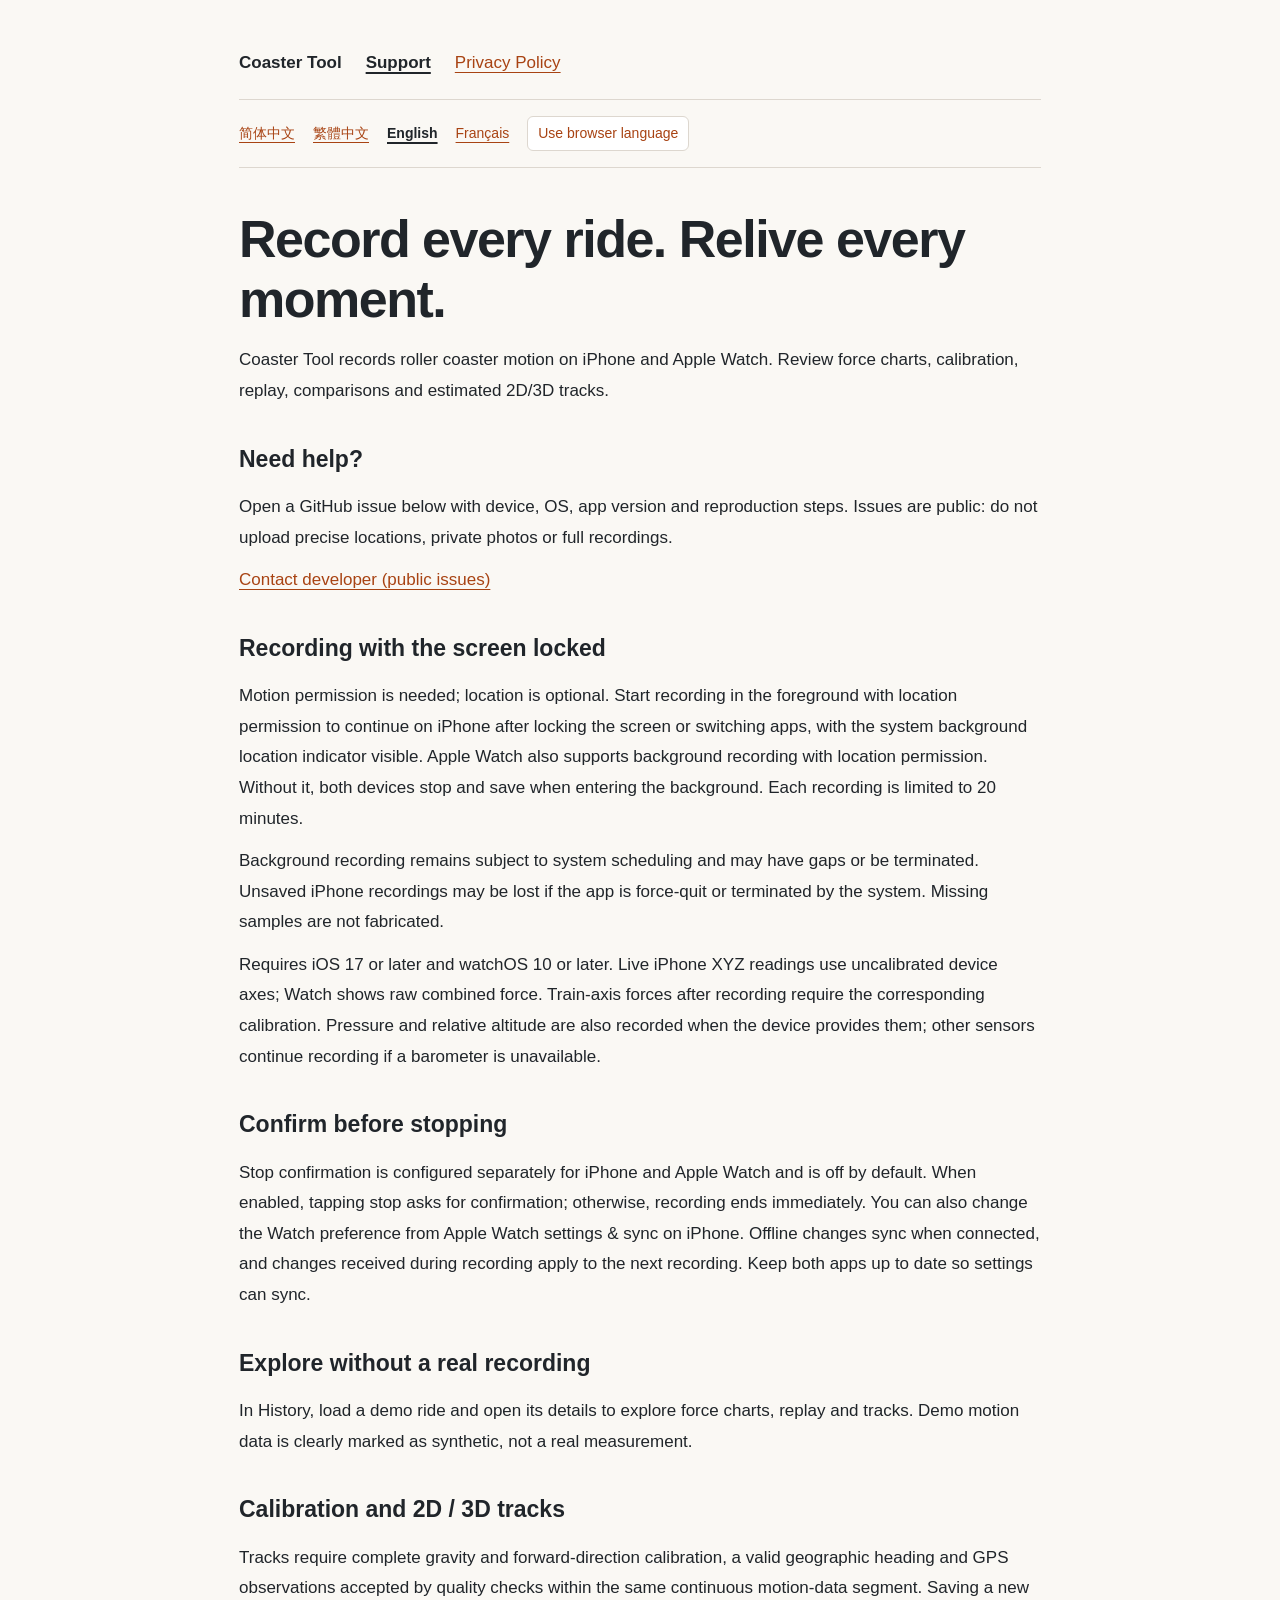
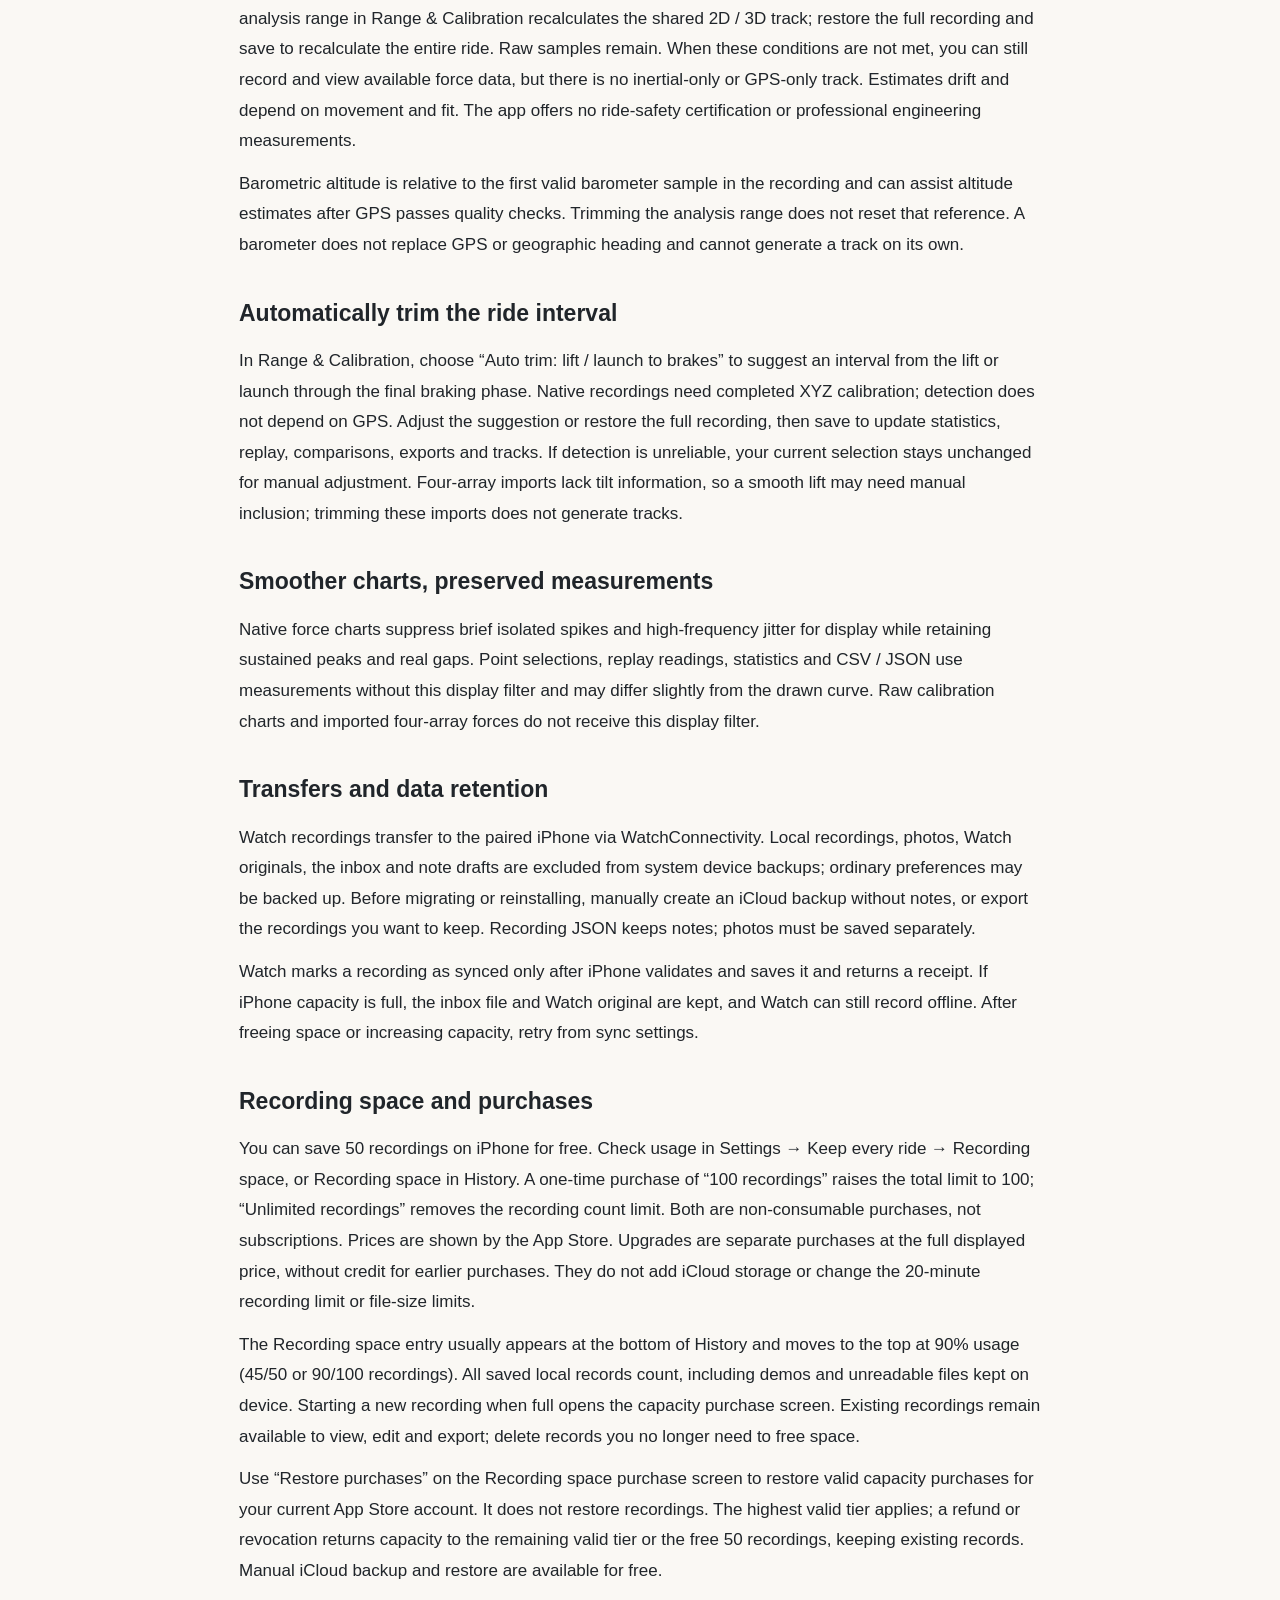
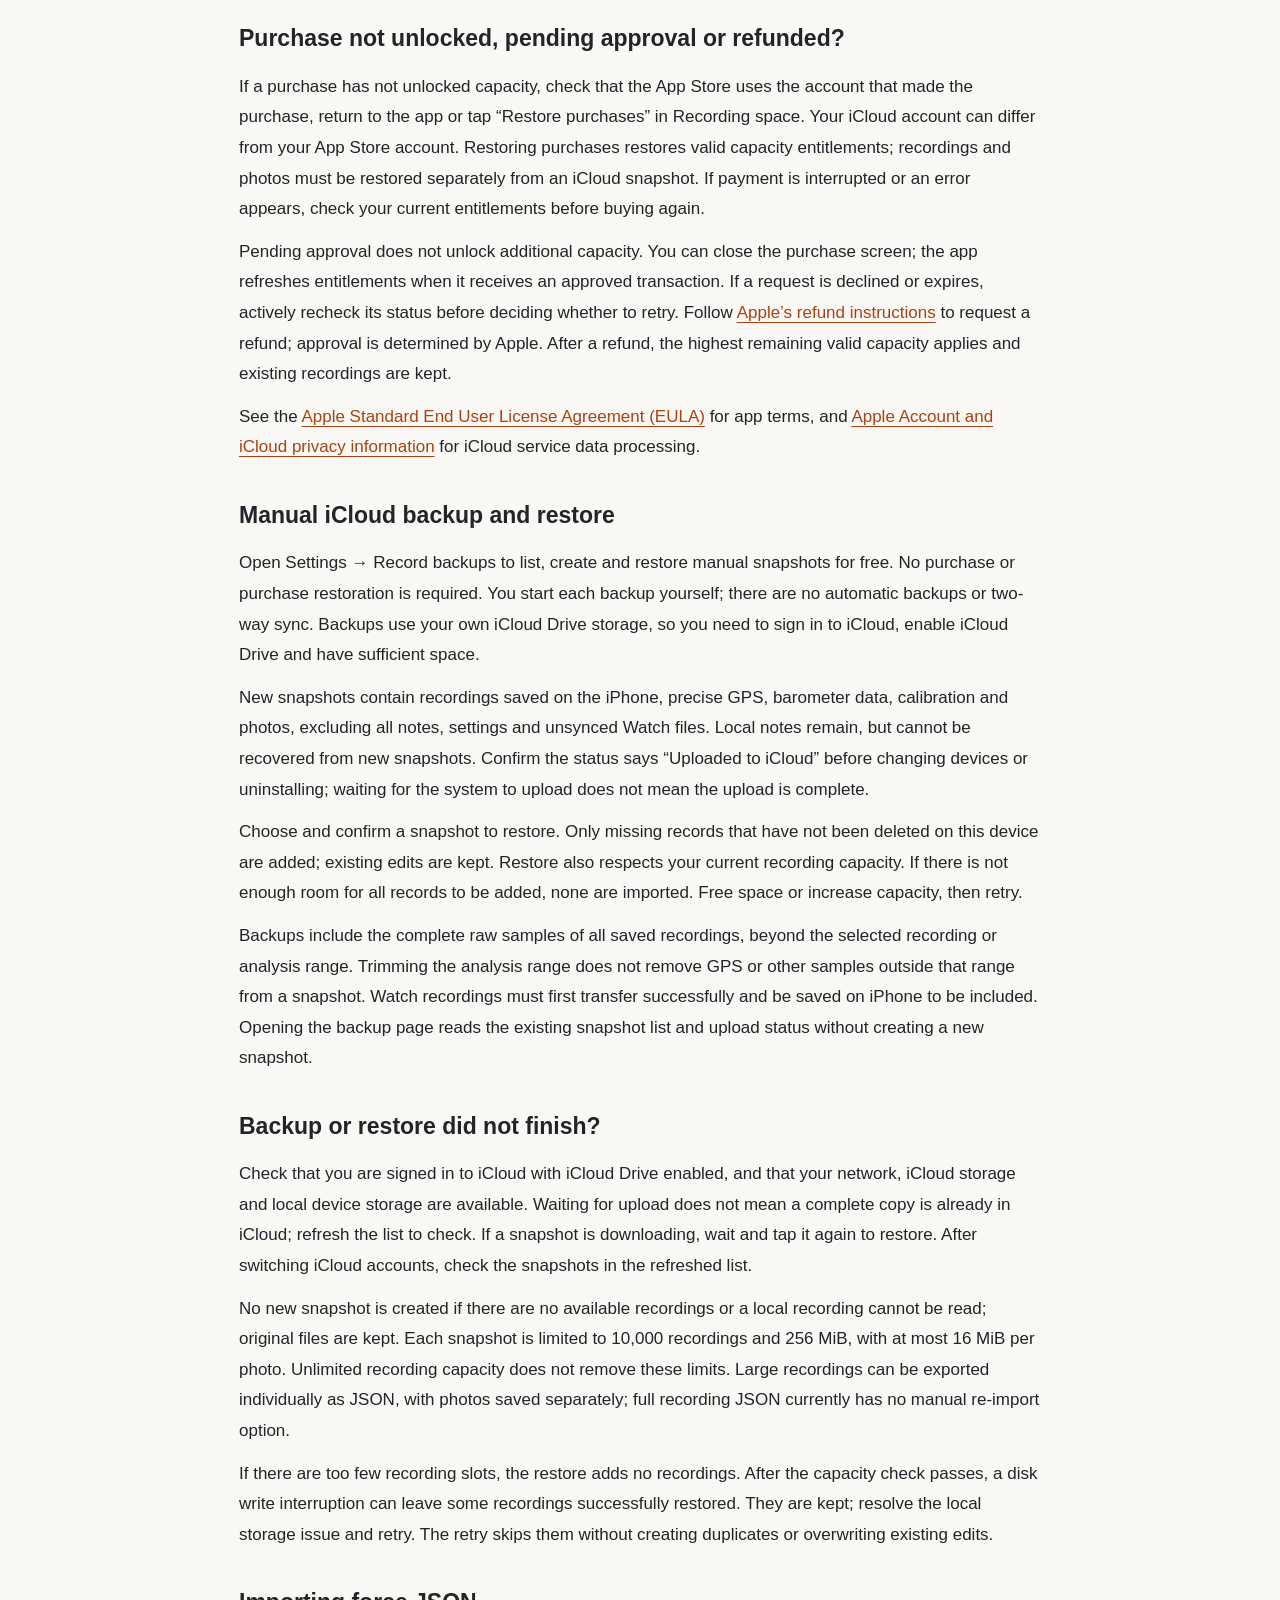
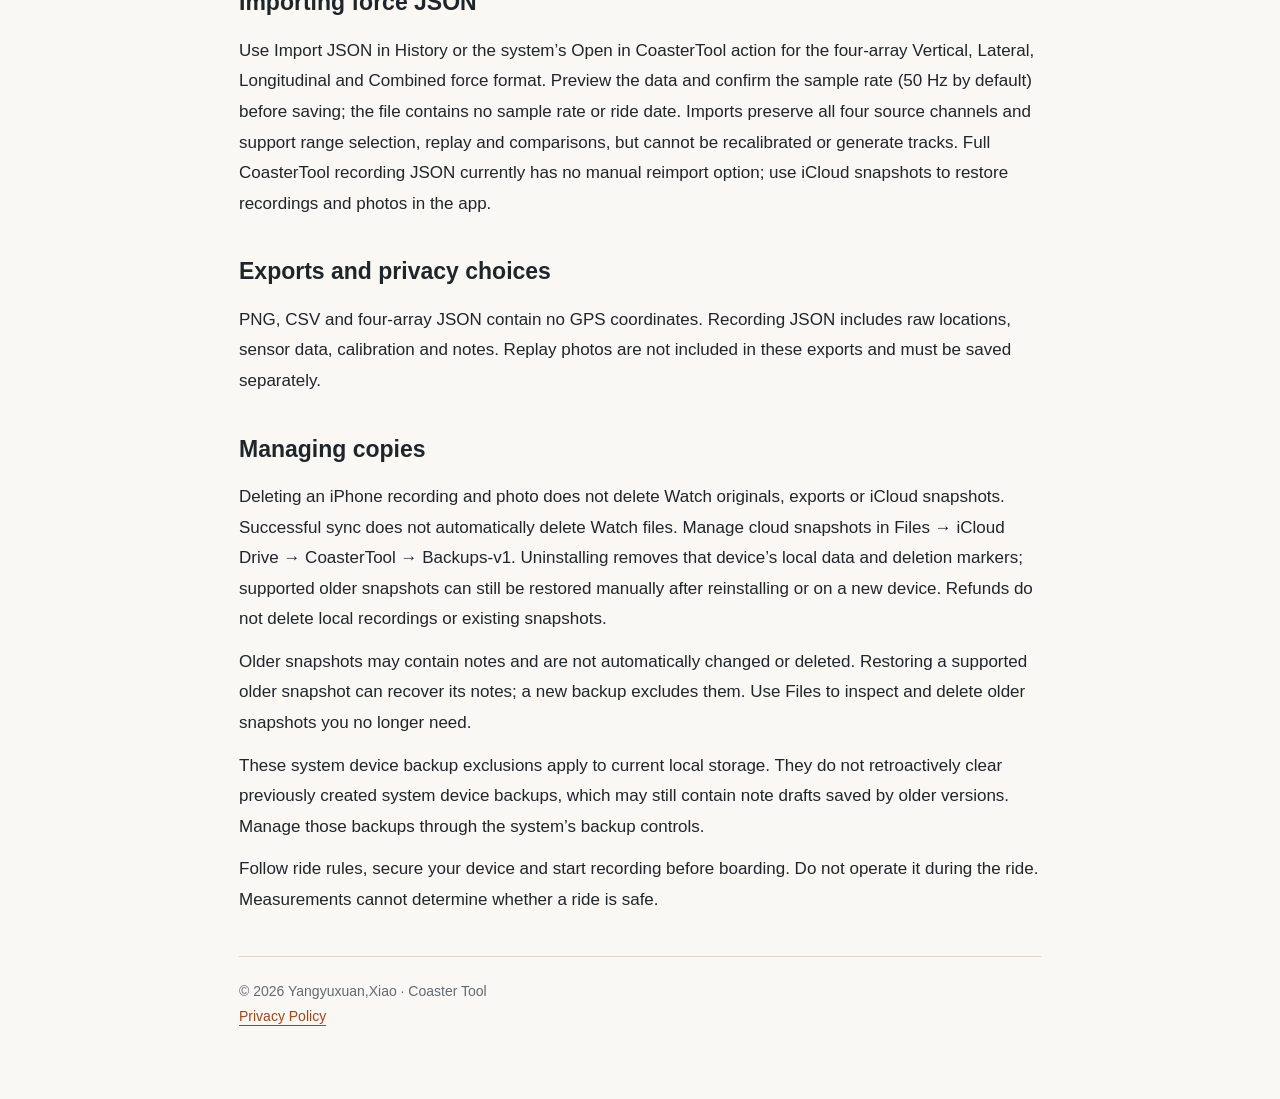
==== commit bbe6bf61: "docs(healthkit): remove healthkit related function" ====
--- a/index.html
+++ b/index.html
@@ -4,7 +4,7 @@
     <meta charset="utf-8">
     <meta name="viewport" content="width=device-width,initial-scale=1">
     <title>Coaster Tool — Support</title>
-    <meta name="description" content="Coaster Tool help, heart rate reflection, technical support and data privacy information.">
+    <meta name="description" content="Coaster Tool help for ride recording, replay, technical support and data privacy.">
     <link rel="stylesheet" href="style.css">
     <link rel="alternate" hreflang="zh-Hans" href="zh-Hans/index.html">
     <link rel="alternate" hreflang="zh-Hant" href="zh-Hant/index.html">
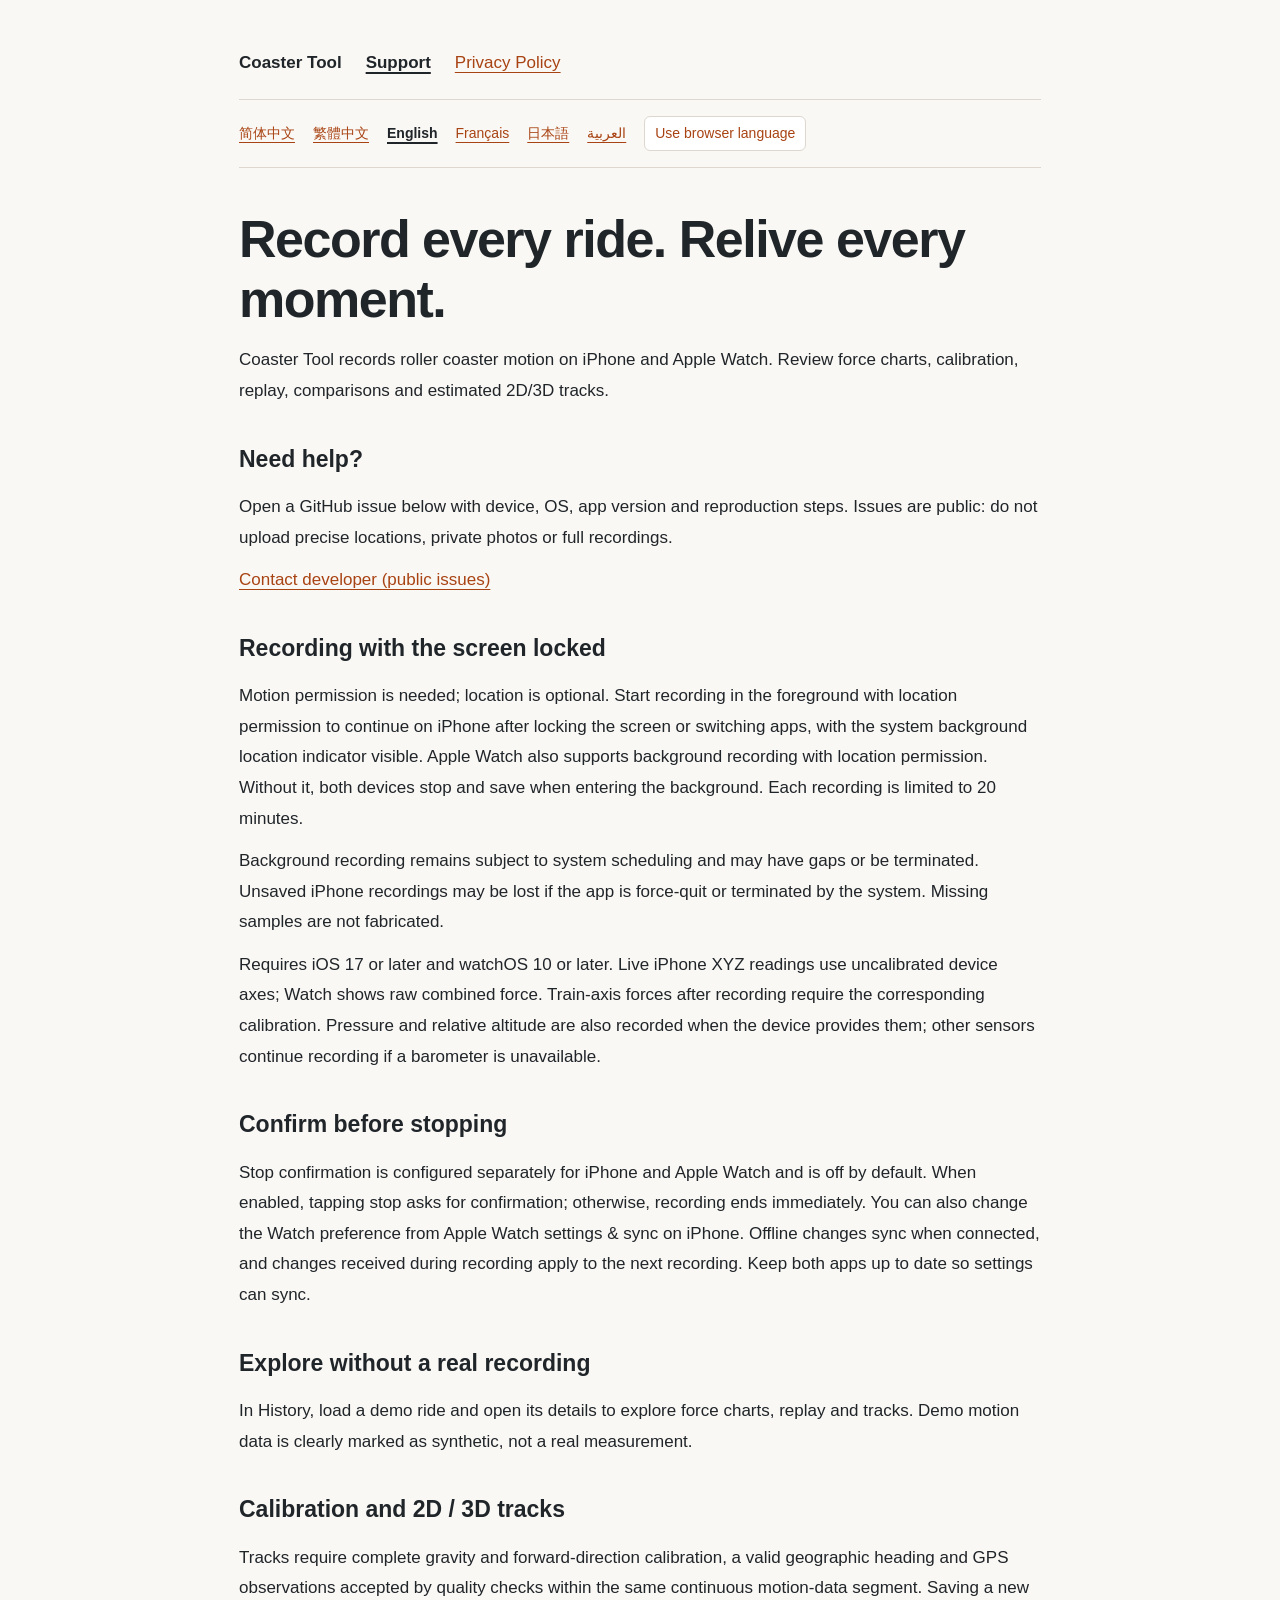
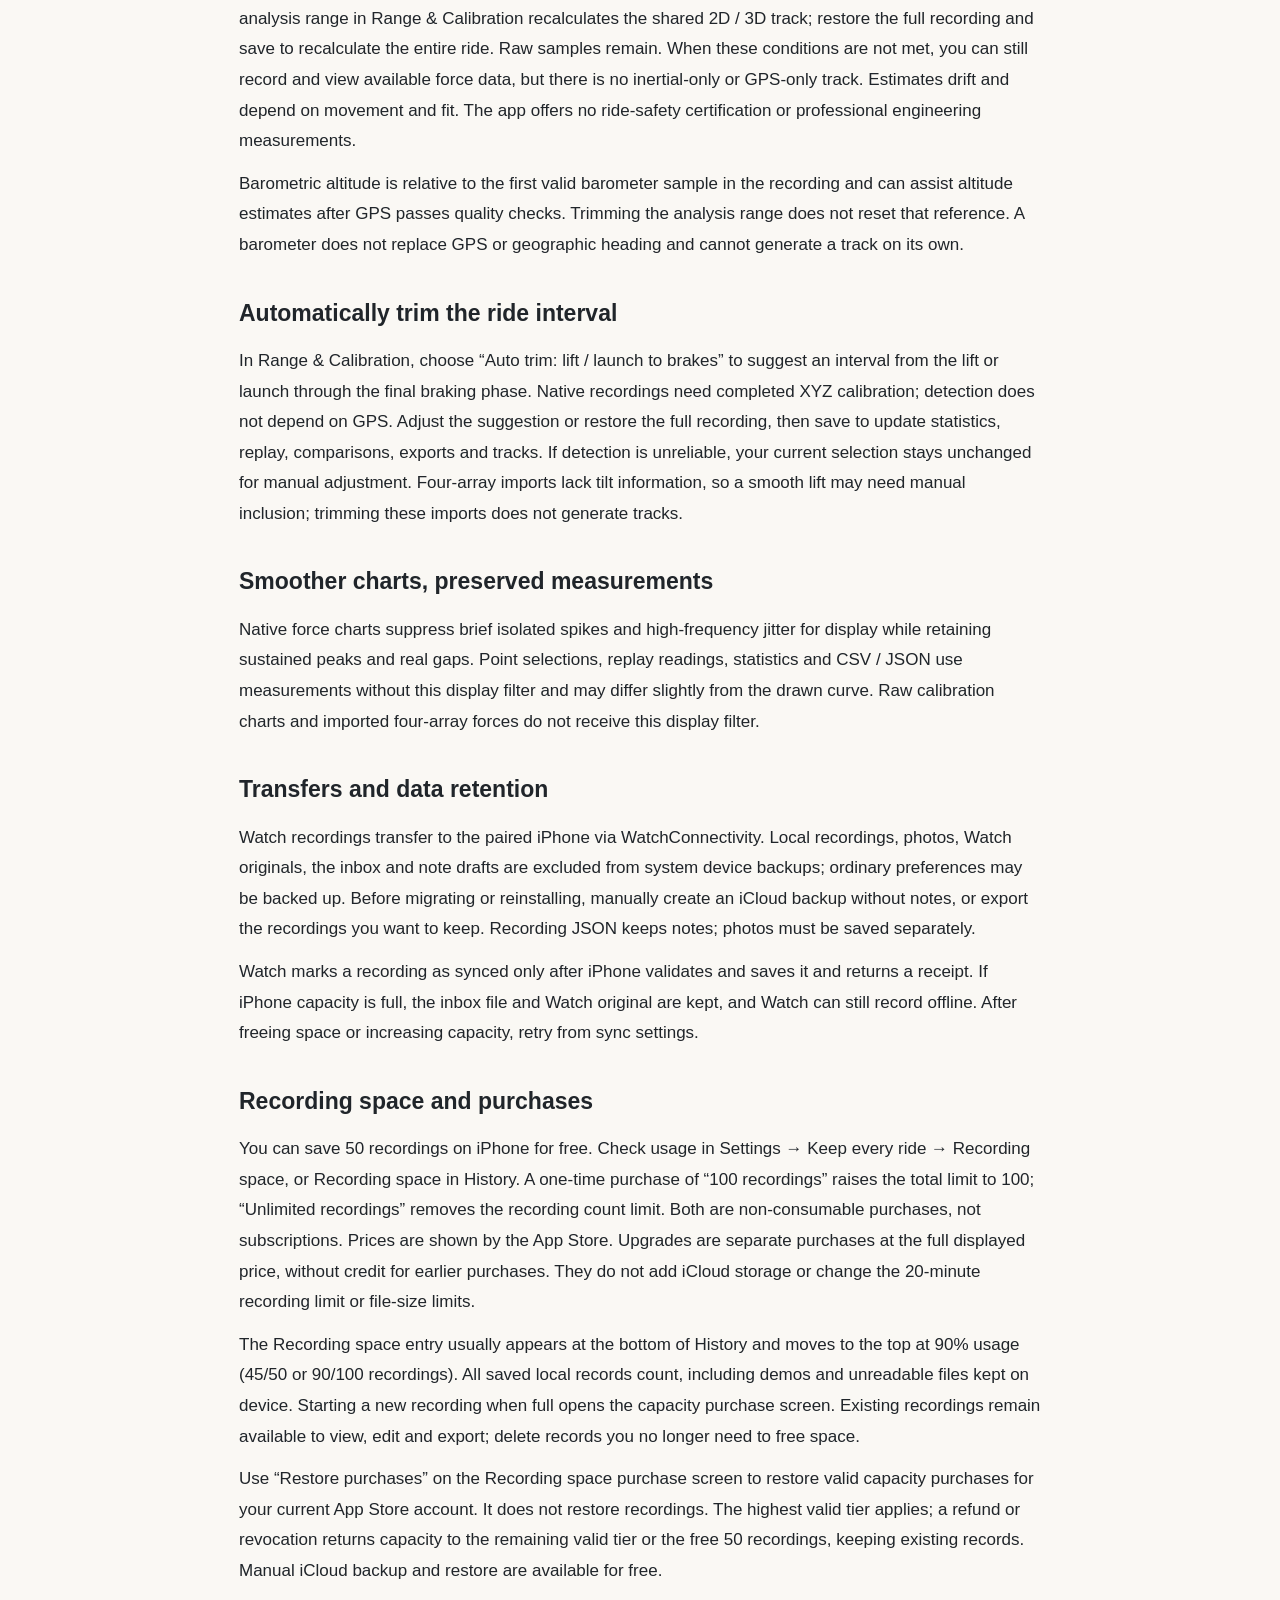
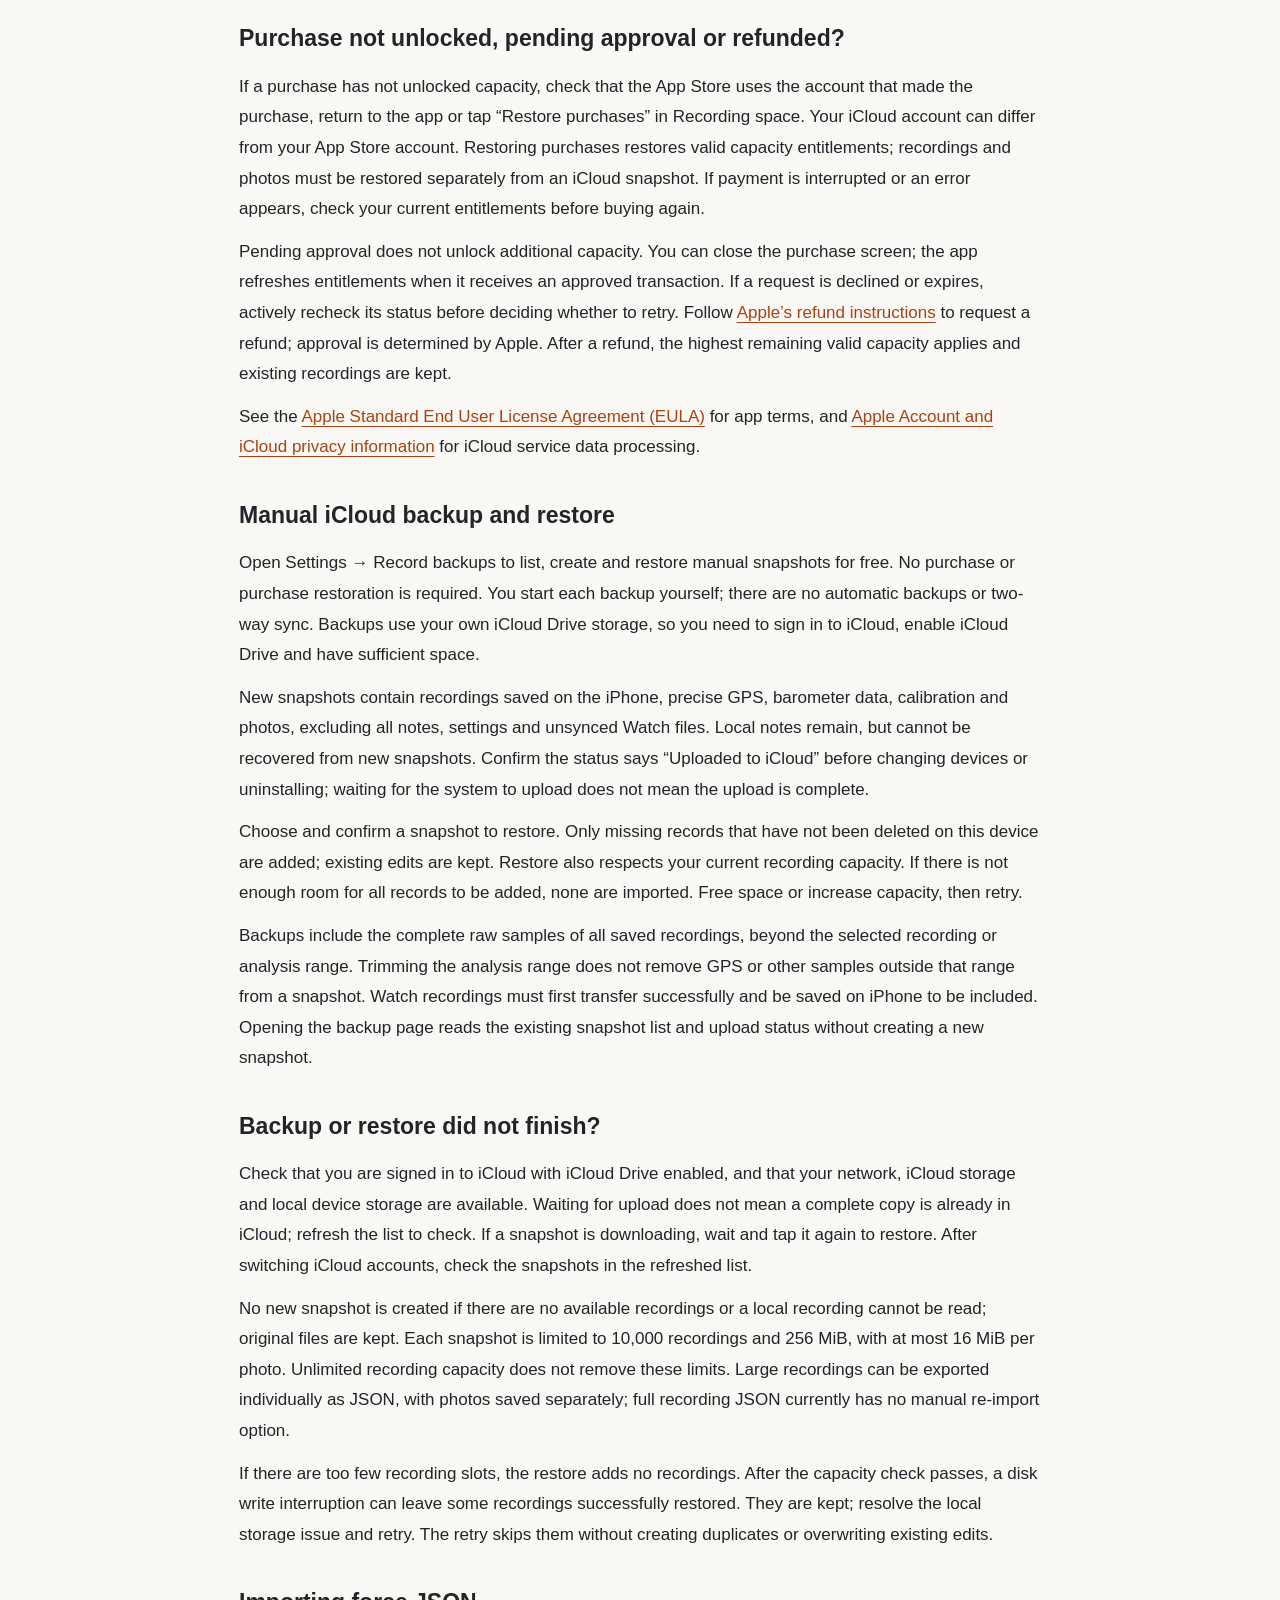
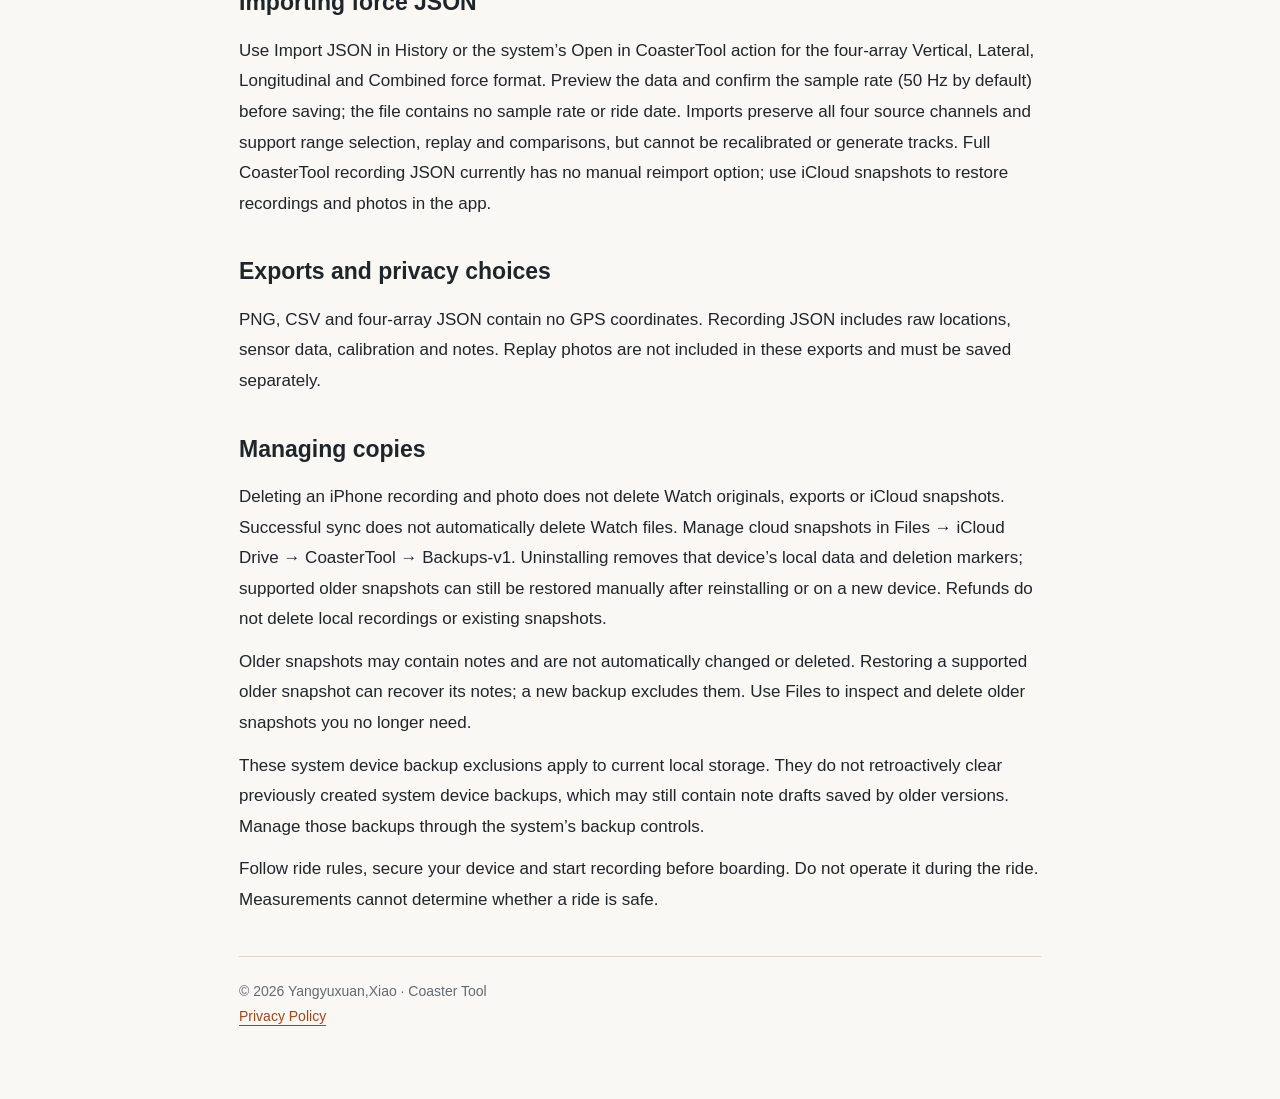
==== commit 950d268e: "docs(i10n): add Japanese and Arabic" ====
--- a/index.html
+++ b/index.html
@@ -1,5 +1,5 @@
 <!doctype html>
-<html lang="en" data-page="index.html">
+<html lang="en" data-page="index.html" dir="ltr">
 <head>
     <meta charset="utf-8">
     <meta name="viewport" content="width=device-width,initial-scale=1">
@@ -10,6 +10,8 @@
     <link rel="alternate" hreflang="zh-Hant" href="zh-Hant/index.html">
     <link rel="alternate" hreflang="en" href="en/index.html">
     <link rel="alternate" hreflang="fr" href="fr/index.html">
+    <link rel="alternate" hreflang="ja" href="ja/index.html">
+    <link rel="alternate" hreflang="ar" href="ar/index.html">
     <link rel="alternate" hreflang="x-default" href="index.html">
     <script src="language.js" defer></script>
 </head>
@@ -17,12 +19,14 @@
 <main>
     <nav aria-label="Site navigation"><strong>Coaster Tool</strong><a href="index.html">Support</a><a href="privacy.html">Privacy Policy</a></nav>
     <h1>Support</h1>
-    <p>Choose your language · <span lang="zh-Hans">选择语言</span> · <span lang="zh-Hant">選擇語言</span> · <span lang="fr">Choisir la langue</span></p>
+    <p>Choose your language · <span lang="zh-Hans">选择语言</span> · <span lang="zh-Hant">選擇語言</span> · <span lang="fr">Choisir la langue</span> · <span lang="ja" dir="ltr">言語を選択</span> · <span lang="ar" dir="rtl">اختر اللغة</span></p>
     <ul>
-        <li><a href="zh-Hans/index.html" lang="zh-Hans" hreflang="zh-Hans" data-language-link="zh-Hans">简体中文 — 技术支持</a></li>
-        <li><a href="zh-Hant/index.html" lang="zh-Hant" hreflang="zh-Hant" data-language-link="zh-Hant">繁體中文 — 技術支援</a></li>
-        <li><a href="en/index.html" lang="en" hreflang="en" data-language-link="en">English — Support</a></li>
-        <li><a href="fr/index.html" lang="fr" hreflang="fr" data-language-link="fr">Français — Assistance</a></li>
+        <li><a href="zh-Hans/index.html" lang="zh-Hans" hreflang="zh-Hans" data-language-link="zh-Hans" dir="ltr">简体中文 — 技术支持</a></li>
+        <li><a href="zh-Hant/index.html" lang="zh-Hant" hreflang="zh-Hant" data-language-link="zh-Hant" dir="ltr">繁體中文 — 技術支援</a></li>
+        <li><a href="en/index.html" lang="en" hreflang="en" data-language-link="en" dir="ltr">English — Support</a></li>
+        <li><a href="fr/index.html" lang="fr" hreflang="fr" data-language-link="fr" dir="ltr">Français — Assistance</a></li>
+        <li><a href="ja/index.html" lang="ja" hreflang="ja" data-language-link="ja" dir="ltr">日本語 — サポート</a></li>
+        <li><a href="ar/index.html" lang="ar" hreflang="ar" data-language-link="ar" dir="rtl">العربية — الدعم</a></li>
     </ul>
     <footer>© 2026 Yangyuxuan,Xiao · Coaster Tool</footer>
 </main>
--- a/style.css
+++ b/style.css
@@ -64,6 +64,7 @@
 
 a {
     color: var(--accent);
+    overflow-wrap: anywhere;
     text-underline-offset: 4px
 }
 
@@ -72,6 +73,17 @@
     line-height: 1.15;
     letter-spacing: -1.5px;
     margin: 42px 0 16px
+}
+
+/* Arabic joining and Japanese line boxes need natural spacing in large headings. */
+html:lang(ar) h1,
+html:lang(ja) h1 {
+    letter-spacing: normal;
+    line-height: 1.4
+}
+
+bdi {
+    overflow-wrap: anywhere
 }
 
 h2 {
